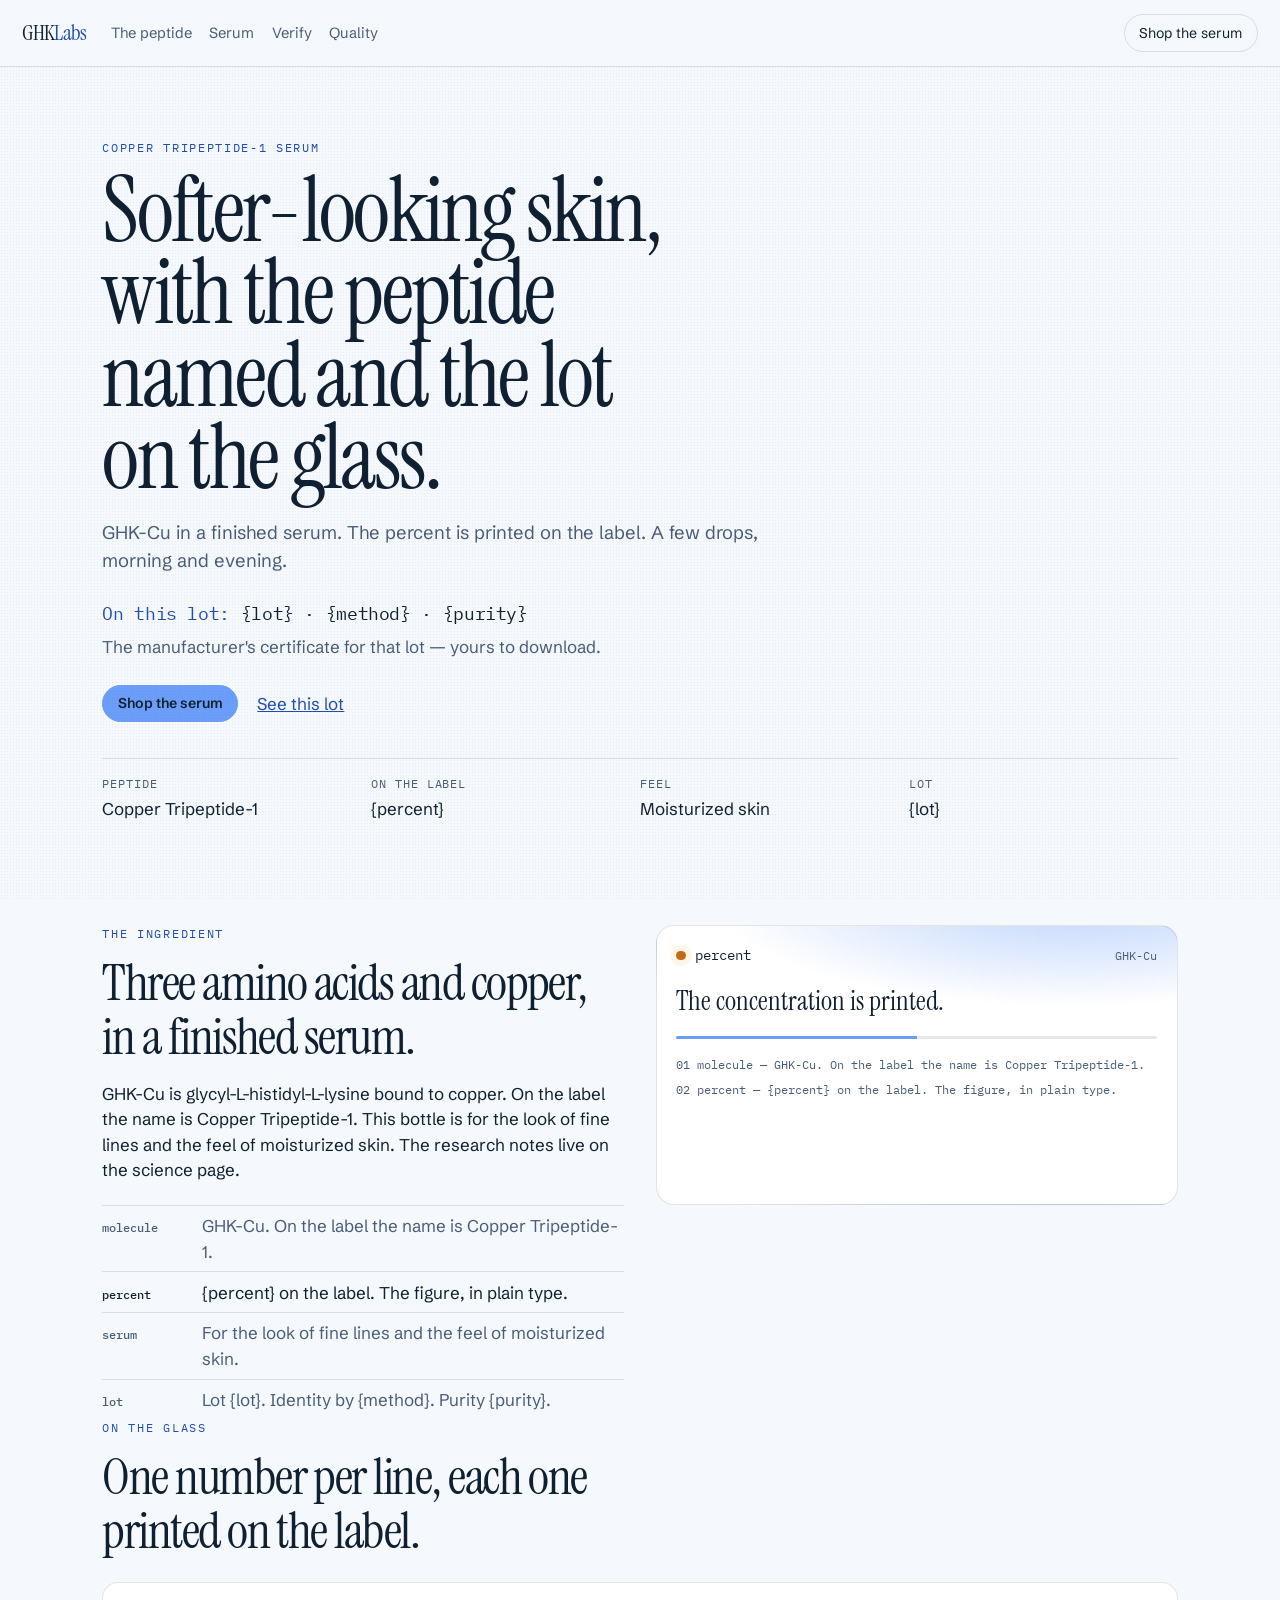
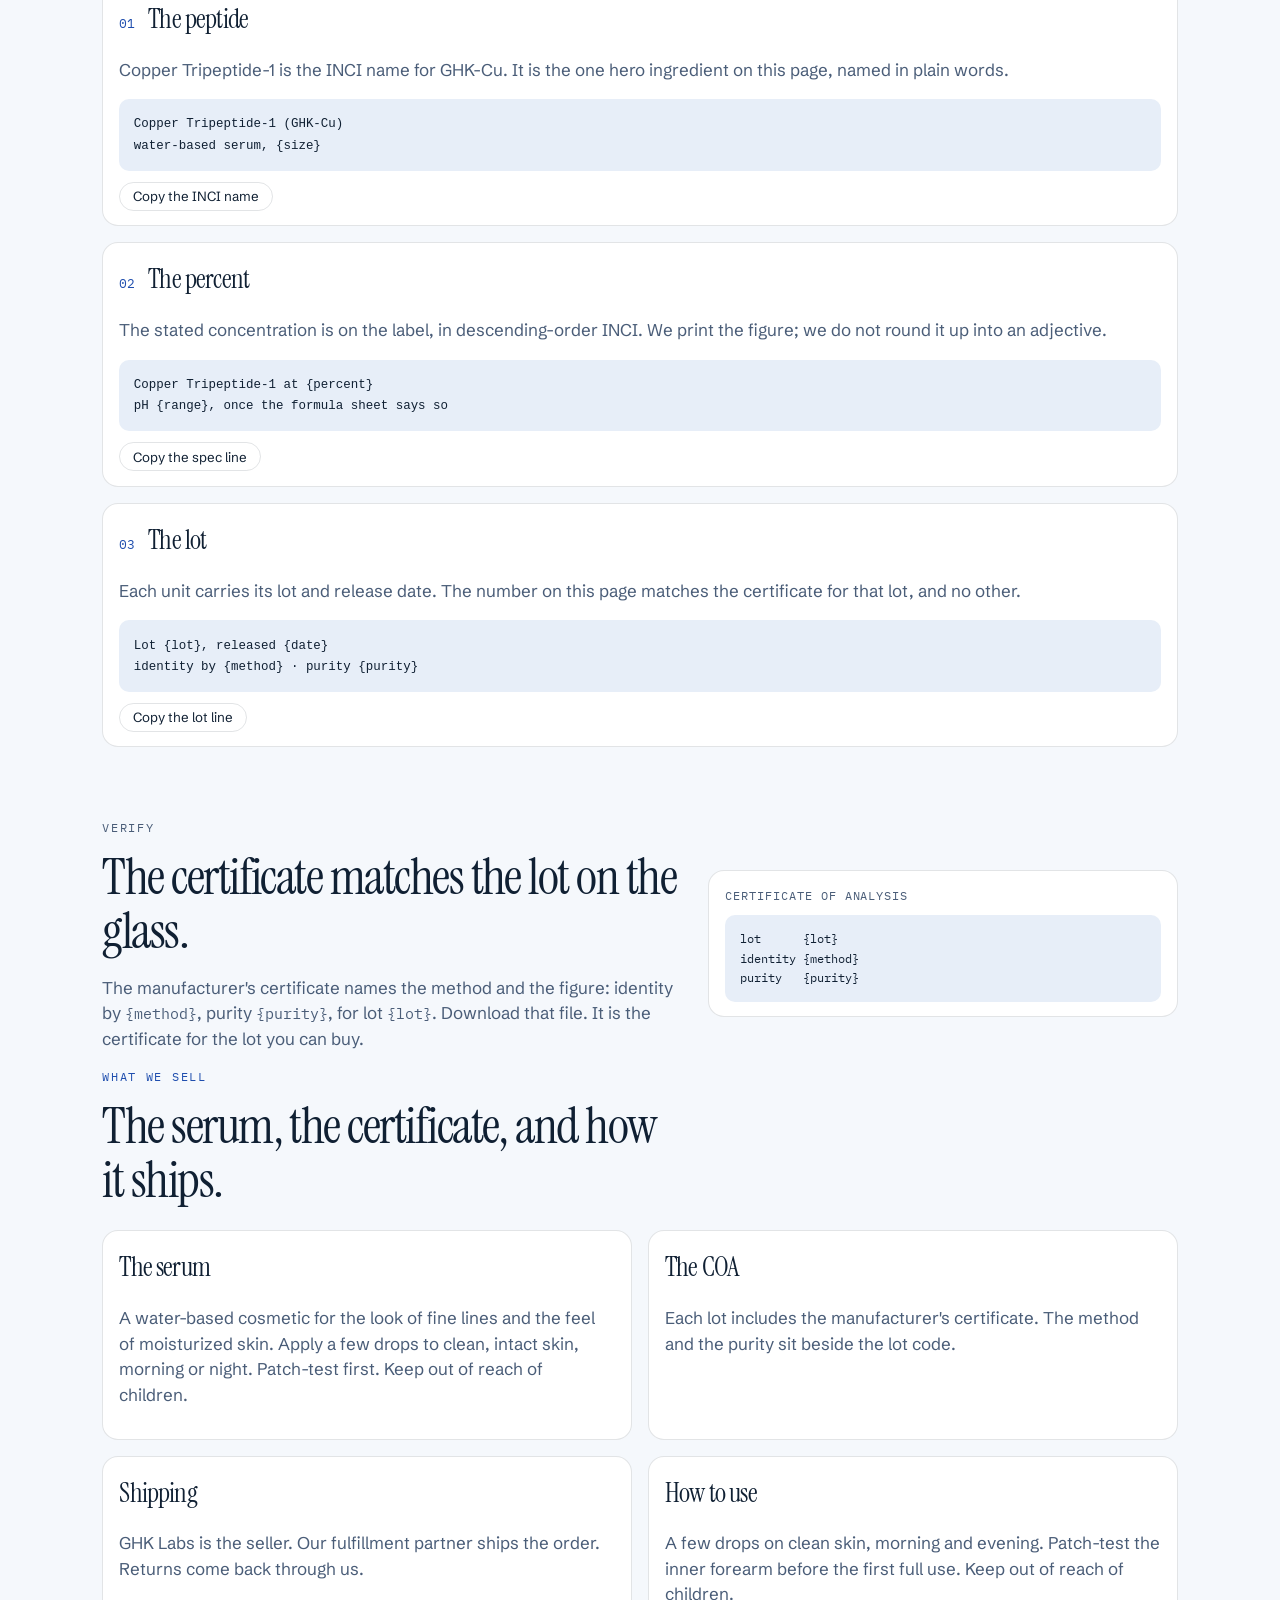
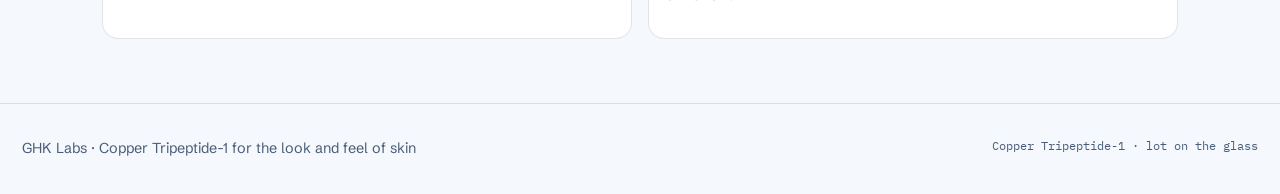
==== site/index.html @ 65c1187c "Install Vercel Web Analytics Vercel Web Analytics Implementation Report ============================" ====
<!DOCTYPE html>
<html lang="en">
<head>
  <meta charset="utf-8" />
  <meta name="viewport" content="width=device-width, initial-scale=1" />
  <title>GHK Labs — Copper Tripeptide-1 serum</title>
  <meta name="description" content="A finished Copper Tripeptide-1 (GHK-Cu) serum for softer-looking skin — the percent printed on the label, the lot on the glass, and the manufacturer's certificate to download." />
  <link rel="preconnect" href="https://fonts.googleapis.com" />
  <link rel="preconnect" href="https://fonts.gstatic.com" crossorigin />
  <link href="https://fonts.googleapis.com/css2?family=IBM+Plex+Mono:wght@400;500&family=Instrument+Serif:ital@0;1&family=Schibsted+Grotesk:wght@400;500;600&display=swap" rel="stylesheet" />
  <link rel="icon" href="favicon.svg" type="image/svg+xml" />
  <link rel="stylesheet" href="styles.css" />
  <script>
    window.va = window.va || function () { (window.vaq = window.vaq || []).push(arguments); };
  </script>
  <script defer src="/_vercel/insights/script.js"></script>
</head>
<body>
  <div class="noise" aria-hidden="true"></div>
  <header class="top">
    <a class="mark" href="#top">GHK<span>Labs</span></a>
    <nav>
      <a href="#peptide">The peptide</a>
      <a href="#serum">Serum</a>
      <a href="#verify">Verify</a>
      <a href="#quality">Quality</a>
    </nav>
    <a class="pill" href="#serum">Shop the serum</a>
  </header>

  <main id="top">
    <section class="hero">
      <p class="kicker">Copper Tripeptide-1 serum</p>
      <h1>Softer-looking skin, with the peptide named and the lot on the glass.</h1>
      <p class="lede">GHK-Cu in a finished serum. The percent is printed on the label. A few drops, morning and evening.</p>
      <p class="signature"><span>On this lot:</span> {lot} · {method} · {purity}</p>
      <p class="sig-note">The manufacturer's certificate for that lot — yours to download.</p>
      <div class="hero-actions">
        <a class="pill solid" href="#serum">Shop the serum</a>
        <a class="textlink" href="#verify">See this lot</a>
      </div>
      <dl class="facts">
        <div><dt>Peptide</dt><dd>Copper Tripeptide-1</dd></div>
        <div><dt>On the label</dt><dd>{percent}</dd></div>
        <div><dt>Feel</dt><dd>Moisturized skin</dd></div>
        <div><dt>Lot</dt><dd>{lot}</dd></div>
      </dl>
    </section>

    <section class="stage" id="peptide">
      <div class="stage-copy">
        <p class="kicker">The ingredient</p>
        <h2>Three amino acids and copper, in a finished serum.</h2>
        <p>GHK-Cu is glycyl-L-histidyl-L-lysine bound to copper. On the label the name is Copper Tripeptide-1. This bottle is for the look of fine lines and the feel of moisturized skin. The research notes live on the science page.</p>
        <ol class="legend" id="legend"></ol>
      </div>
      <div class="trace" id="trace-card" aria-live="polite">
        <div class="trace-top">
          <span class="dot" id="trace-dot"></span>
          <span id="trace-state">molecule</span>
          <span class="mono" id="trace-id">GHK-Cu</span>
        </div>
        <p class="trace-line" id="trace-line">Three amino acids plus copper.</p>
        <div class="rail" aria-hidden="true"><span id="rail-fill"></span></div>
        <ul class="attempts" id="attempts"></ul>
      </div>
    </section>

    <section id="serum">
      <div class="section-head">
        <p class="kicker">On the glass</p>
        <h2>One number per line, each one printed on the label.</h2>
      </div>
      <div class="calls">
        <article>
          <header><span>01</span><h3>The peptide</h3></header>
          <p>Copper Tripeptide-1 is the INCI name for GHK-Cu. It is the one hero ingredient on this page, named in plain words.</p>
          <pre><code id="code-register">Copper Tripeptide-1 (GHK-Cu)
water-based serum, {size}</code></pre>
          <button type="button" data-copy="code-register">Copy the INCI name</button>
        </article>
        <article>
          <header><span>02</span><h3>The percent</h3></header>
          <p>The stated concentration is on the label, in descending-order INCI. We print the figure; we do not round it up into an adjective.</p>
          <pre><code id="code-publish">Copper Tripeptide-1 at {percent}
pH {range}, once the formula sheet says so</code></pre>
          <button type="button" data-copy="code-publish">Copy the spec line</button>
        </article>
        <article>
          <header><span>03</span><h3>The lot</h3></header>
          <p>Each unit carries its lot and release date. The number on this page matches the certificate for that lot, and no other.</p>
          <pre><code id="code-lot">Lot {lot}, released {date}
identity by {method} · purity {purity}</code></pre>
          <button type="button" data-copy="code-lot">Copy the lot line</button>
        </article>
      </div>
    </section>

    <section id="verify" class="split">
      <div>
        <p class="kicker">Verify</p>
        <h2>The certificate matches the lot on the glass.</h2>
        <p>The manufacturer's certificate names the method and the figure: identity by <span class="mono">{method}</span>, purity <span class="mono">{purity}</span>, for lot <span class="mono">{lot}</span>. Download that file. It is the certificate for the lot you can buy.</p>
      </div>
      <figure>
        <figcaption>Certificate of analysis</figcaption>
        <pre>lot      {lot}
identity {method}
purity   {purity}</pre>
      </figure>
    </section>

    <section id="quality">
      <div class="section-head">
        <p class="kicker">What we sell</p>
        <h2>The serum, the certificate, and how it ships.</h2>
      </div>
      <div class="grid">
        <article>
          <h3>The serum</h3>
          <p>A water-based cosmetic for the look of fine lines and the feel of moisturized skin. Apply a few drops to clean, intact skin, morning or night. Patch-test first. Keep out of reach of children.</p>
        </article>
        <article>
          <h3>The COA</h3>
          <p>Each lot includes the manufacturer's certificate. The method and the purity sit beside the lot code.</p>
        </article>
        <article>
          <h3>Shipping</h3>
          <p>GHK Labs is the seller. Our fulfillment partner ships the order. Returns come back through us.</p>
        </article>
        <article>
          <h3>How to use</h3>
          <p>A few drops on clean skin, morning and evening. Patch-test the inner forearm before the first full use. Keep out of reach of children.</p>
        </article>
      </div>
    </section>
  </main>

  <footer>
    <p>GHK Labs · Copper Tripeptide-1 for the look and feel of skin</p>
    <p class="mono">Copper Tripeptide-1 · lot on the glass</p>
  </footer>
  <script src="trace.js"></script>
</body>
</html>
---- site/styles.css ----
:root {
  --ink: #102033;
  --paper: #f5f8fc;
  --muted: #4a5d78;
  --line: rgba(16, 32, 51, 0.12);
  --signal: #6c9ef9;
  --ink-blue: #1f4eae;
  --solution: #6c9ef9;
  --warn: #c56a12;
  --fail: #c2412d;
  --card: #ffffff;
  --serif: "Instrument Serif", Georgia, serif;
  --sans: "Schibsted Grotesk", sans-serif;
  --mono: "IBM Plex Mono", ui-monospace, monospace;
}

* { box-sizing: border-box; }
html { scroll-behavior: smooth; }
body {
  margin: 0;
  background: var(--paper);
  color: var(--ink);
  font-family: var(--sans);
  font-size: 17px;
  line-height: 1.5;
}
.noise {
  pointer-events: none;
  position: fixed;
  inset: 0;
  opacity: 0.35;
  background-image: radial-gradient(rgba(16,32,51,0.16) 0.6px, transparent 0.6px);
  background-size: 3px 3px;
  mix-blend-mode: multiply;
}
a { color: inherit; }
.mono { font-family: var(--mono); font-size: 0.86em; }

.top {
  position: sticky;
  top: 0;
  z-index: 2;
  display: flex;
  align-items: center;
  gap: 1.5rem;
  padding: 0.9rem 1.4rem;
  background: rgba(245, 248, 252, 0.9);
  backdrop-filter: blur(10px);
  border-bottom: 1px solid var(--line);
}
.mark {
  font-family: var(--serif);
  font-size: 1.4rem;
  text-decoration: none;
  letter-spacing: -0.03em;
}
.mark span { color: var(--ink-blue); }
.top nav { display: flex; gap: 1.1rem; margin-right: auto; }
.top nav a { color: var(--muted); text-decoration: none; font-size: 0.92rem; }
.top nav a:hover { color: var(--ink); }
.pill {
  border: 1px solid var(--line);
  border-radius: 999px;
  padding: 0.45rem 0.9rem;
  text-decoration: none;
  font-size: 0.88rem;
}
.pill.solid { background: var(--signal); color: var(--ink); border-color: var(--signal); font-weight: 600; }

main { max-width: 1120px; margin: 0 auto; padding: 0 1.4rem 4rem; }
.kicker {
  font-family: var(--mono);
  font-size: 0.75rem;
  letter-spacing: 0.14em;
  text-transform: uppercase;
  color: var(--ink-blue);
  margin: 0 0 0.8rem;
}
h1, h2, h3 { font-weight: 400; letter-spacing: -0.03em; }
h1 {
  font-family: var(--serif);
  font-size: clamp(3.1rem, 7vw, 6.2rem);
  line-height: 0.92;
  margin: 0 0 1.2rem;
  max-width: 14ch;
}
h2 {
  font-family: var(--serif);
  font-size: clamp(2rem, 4vw, 3.2rem);
  line-height: 1.05;
  margin: 0 0 0.8rem;
}
.lede { max-width: 42rem; color: var(--muted); font-size: 1.15rem; }
.signature {
  margin: 1.6rem 0 0.4rem;
  font-family: var(--mono);
  font-size: clamp(0.95rem, 2vw, 1.15rem);
  letter-spacing: -0.02em;
}
.signature span { color: var(--ink-blue); }
.sig-note { margin: 0; color: var(--muted); }
.hero { padding: 4.5rem 0 2rem; }
.hero-actions { display: flex; gap: 1.2rem; align-items: center; margin: 1.6rem 0 2.2rem; }
.textlink { color: var(--ink-blue); }
.facts {
  display: grid;
  grid-template-columns: repeat(4, 1fr);
  margin: 0;
  border-top: 1px solid var(--line);
}
.facts div { padding: 1rem 1rem 0 0; }
.facts dt { font-family: var(--mono); font-size: 0.72rem; letter-spacing: 0.08em; text-transform: uppercase; color: var(--muted); }
.facts dd { margin: 0.25rem 0 0; }

.stage, .split, #calls, #runtime { padding-top: 4.5rem; }
.stage {
  display: grid;
  grid-template-columns: 1fr 1fr;
  gap: 2rem;
  align-items: start;
}
.legend { list-style: none; padding: 0; margin: 1.4rem 0 0; }
.legend li {
  display: flex;
  gap: 0.7rem;
  align-items: baseline;
  padding: 0.45rem 0;
  border-top: 1px solid var(--line);
  color: var(--muted);
}
.legend li.on { color: var(--ink); }
.legend b { font-family: var(--mono); font-weight: 500; font-size: 0.78rem; min-width: 5.5rem; }

.trace {
  background:
    radial-gradient(600px 180px at 80% -10%, rgba(108,158,249,0.45), transparent 60%),
    var(--card);
  border: 1px solid var(--line);
  border-radius: 18px;
  padding: 1.2rem 1.2rem 1rem;
  min-height: 280px;
}
.trace-top { display: flex; align-items: center; gap: 0.6rem; font-family: var(--mono); font-size: 0.85rem; }
.dot { width: 0.6rem; height: 0.6rem; border-radius: 50%; background: var(--warn); box-shadow: 0 0 0 6px rgba(255,178,90,0.12); }
.dot.ok { background: var(--signal); box-shadow: 0 0 0 6px rgba(108,158,249,0.35); }
.dot.bad { background: var(--fail); box-shadow: 0 0 0 6px rgba(255,107,74,0.12); }
#trace-id { margin-left: auto; color: var(--muted); }
.trace-line { font-family: var(--serif); font-size: 1.7rem; line-height: 1.15; margin: 1.2rem 0; }
.rail { height: 3px; background: rgba(16,32,51,0.1); border-radius: 99px; overflow: hidden; }
#rail-fill { display: block; height: 100%; width: 0; background: linear-gradient(90deg, var(--solution), var(--signal)); transition: width 0.45s ease; }
.attempts { list-style: none; padding: 0.8rem 0 0; margin: 0; font-family: var(--mono); font-size: 0.78rem; color: var(--muted); }
.attempts li { padding: 0.2rem 0; }

.section-head { max-width: 36rem; margin-bottom: 1.5rem; }
.calls, .grid { display: grid; grid-template-columns: 1fr 1fr; gap: 1rem; }
.calls article, .grid article, figure {
  border: 1px solid var(--line);
  border-radius: 16px;
  padding: 1rem 1rem 0.9rem;
  background: #ffffff;
}
.calls { grid-template-columns: 1fr; }
.calls article header { display: flex; gap: 0.8rem; align-items: baseline; }
.calls article header span { font-family: var(--mono); color: var(--ink-blue); font-size: 0.8rem; }
.calls h3, .grid h3 { margin: 0; font-family: var(--serif); font-size: 1.7rem; }
.calls p, .grid p, .split p { color: var(--muted); }
pre {
  margin: 0;
  padding: 0.9rem;
  overflow: auto;
  background: #e7eef8;
  color: var(--ink);
  border-radius: 10px;
  font-family: var(--mono);
  font-size: 0.78rem;
  line-height: 1.55;
}
button {
  margin-top: 0.7rem;
  background: transparent;
  color: var(--ink);
  border: 1px solid var(--line);
  border-radius: 999px;
  padding: 0.35rem 0.8rem;
  font-family: var(--sans);
  cursor: pointer;
}
a:focus-visible, button:focus-visible {
  outline: 2px solid var(--ink-blue);
  outline-offset: 3px;
}
button.done { background: var(--signal); border-color: var(--signal); color: var(--ink); font-weight: 600; }

.split { display: grid; grid-template-columns: 1.1fr 0.9fr; gap: 2rem; align-items: center; }
figure { margin: 0; }
figcaption { font-family: var(--mono); font-size: 0.75rem; letter-spacing: 0.08em; text-transform: uppercase; color: var(--muted); margin-bottom: 0.6rem; }

footer {
  display: flex;
  justify-content: space-between;
  gap: 1rem;
  padding: 1.2rem 1.4rem 2rem;
  border-top: 1px solid var(--line);
  color: var(--muted);
  font-size: 0.9rem;
}

@media (max-width: 800px) {
  .top nav { display: none; }
  .facts, .stage, .split, .grid { grid-template-columns: 1fr; }
  .facts div { border-top: 1px solid var(--line); padding: 0.7rem 0; }
  .facts { border-top: 0; }
  h1 { font-size: 3rem; }
}
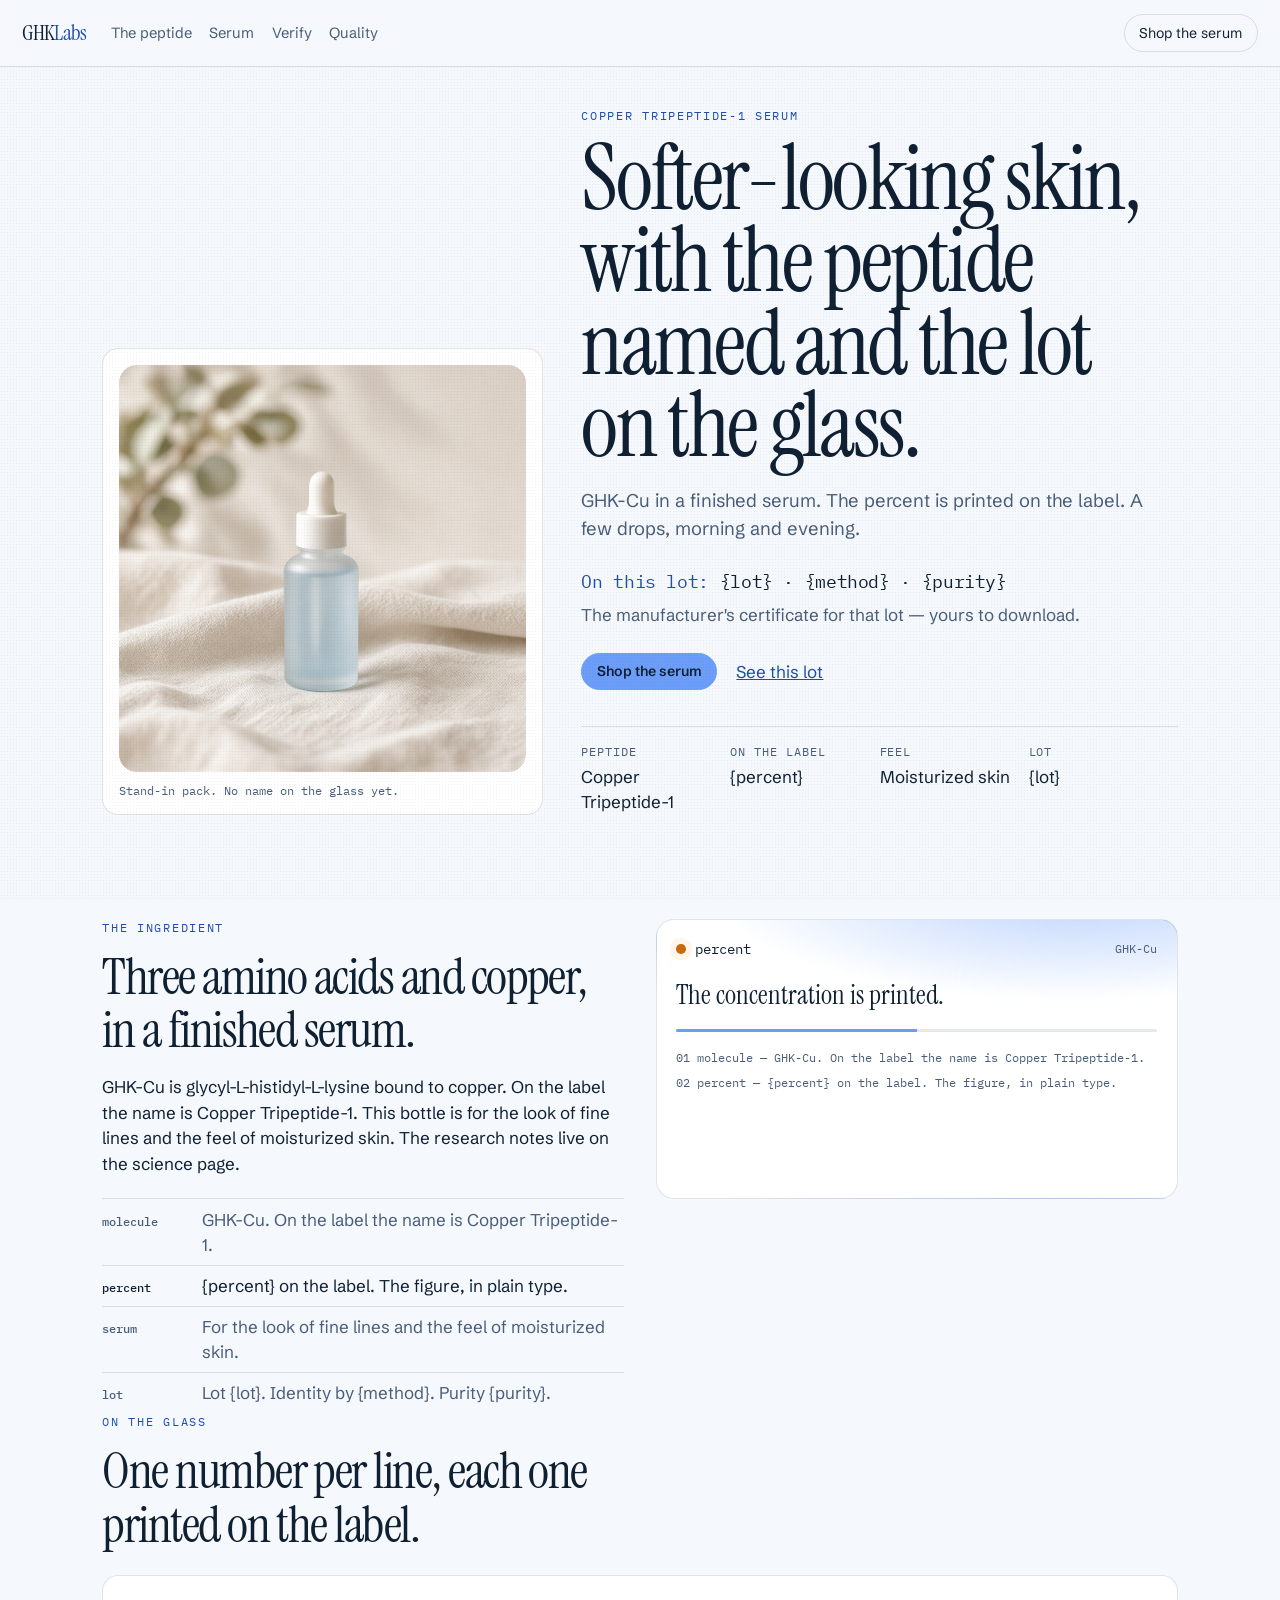
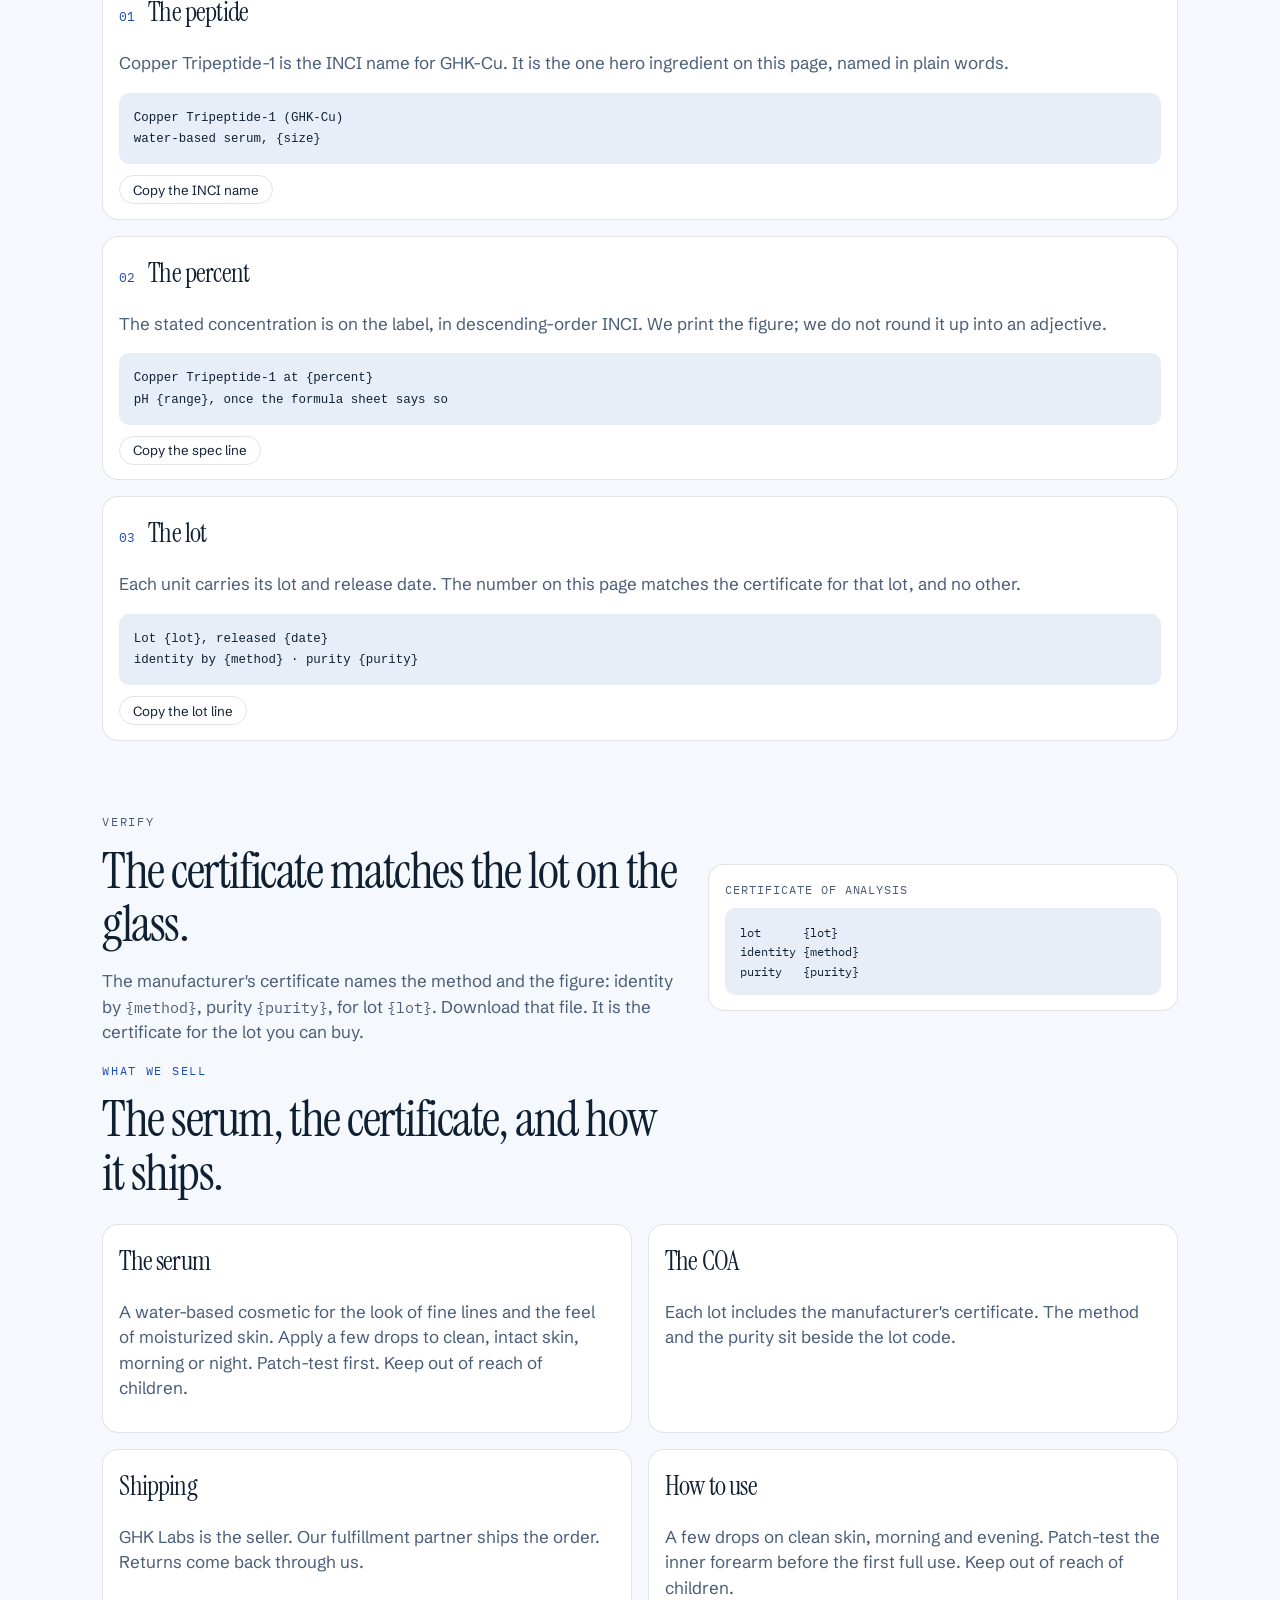
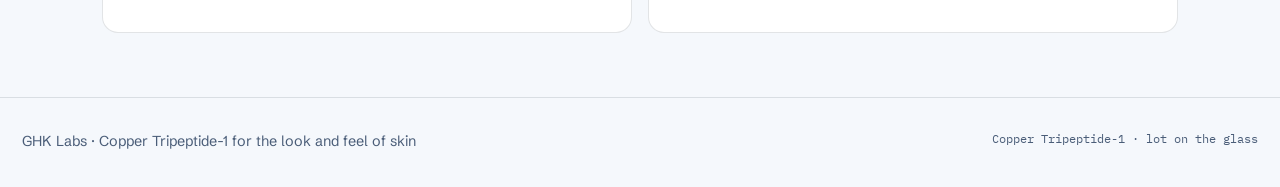
==== commit 7e14ff9b: "Add an unbranded serum bottle to the story page. The stand-in pack has no wordmark, and the image is" ====
--- a/site/index.html
+++ b/site/index.html
@@ -30,6 +30,11 @@
 
   <main id="top">
     <section class="hero">
+      <figure class="pack">
+        <img src="media/serum-bottle.jpg" alt="Copper Tripeptide-1 serum bottle" width="1024" height="1024" />
+        <figcaption>Stand-in pack. No name on the glass yet.</figcaption>
+      </figure>
+      <div class="hero-copy">
       <p class="kicker">Copper Tripeptide-1 serum</p>
       <h1>Softer-looking skin, with the peptide named and the lot on the glass.</h1>
       <p class="lede">GHK-Cu in a finished serum. The percent is printed on the label. A few drops, morning and evening.</p>
@@ -45,6 +50,7 @@
         <div><dt>Feel</dt><dd>Moisturized skin</dd></div>
         <div><dt>Lot</dt><dd>{lot}</dd></div>
       </dl>
+      </div>
     </section>
 
     <section class="stage" id="peptide">
--- a/site/styles.css
+++ b/site/styles.css
@@ -99,7 +99,27 @@
 }
 .signature span { color: var(--ink-blue); }
 .sig-note { margin: 0; color: var(--muted); }
-.hero { padding: 4.5rem 0 2rem; }
+.hero {
+  display: grid;
+  grid-template-columns: minmax(220px, 0.85fr) 1.15fr;
+  gap: 2.4rem;
+  align-items: end;
+  padding: 2.5rem 0 2rem;
+}
+.pack { margin: 0; }
+.pack img {
+  display: block;
+  width: 100%;
+  height: auto;
+  border-radius: 18px;
+  background: #fff;
+}
+.pack figcaption {
+  margin: 0.55rem 0 0;
+  text-transform: none;
+  letter-spacing: 0;
+  font-size: 0.78rem;
+}
 .hero-actions { display: flex; gap: 1.2rem; align-items: center; margin: 1.6rem 0 2.2rem; }
 .textlink { color: var(--ink-blue); }
 .facts {
@@ -207,7 +227,7 @@
 
 @media (max-width: 800px) {
   .top nav { display: none; }
-  .facts, .stage, .split, .grid { grid-template-columns: 1fr; }
+  .hero, .facts, .stage, .split, .grid { grid-template-columns: 1fr; }
   .facts div { border-top: 1px solid var(--line); padding: 0.7rem 0; }
   .facts { border-top: 0; }
   h1 { font-size: 3rem; }
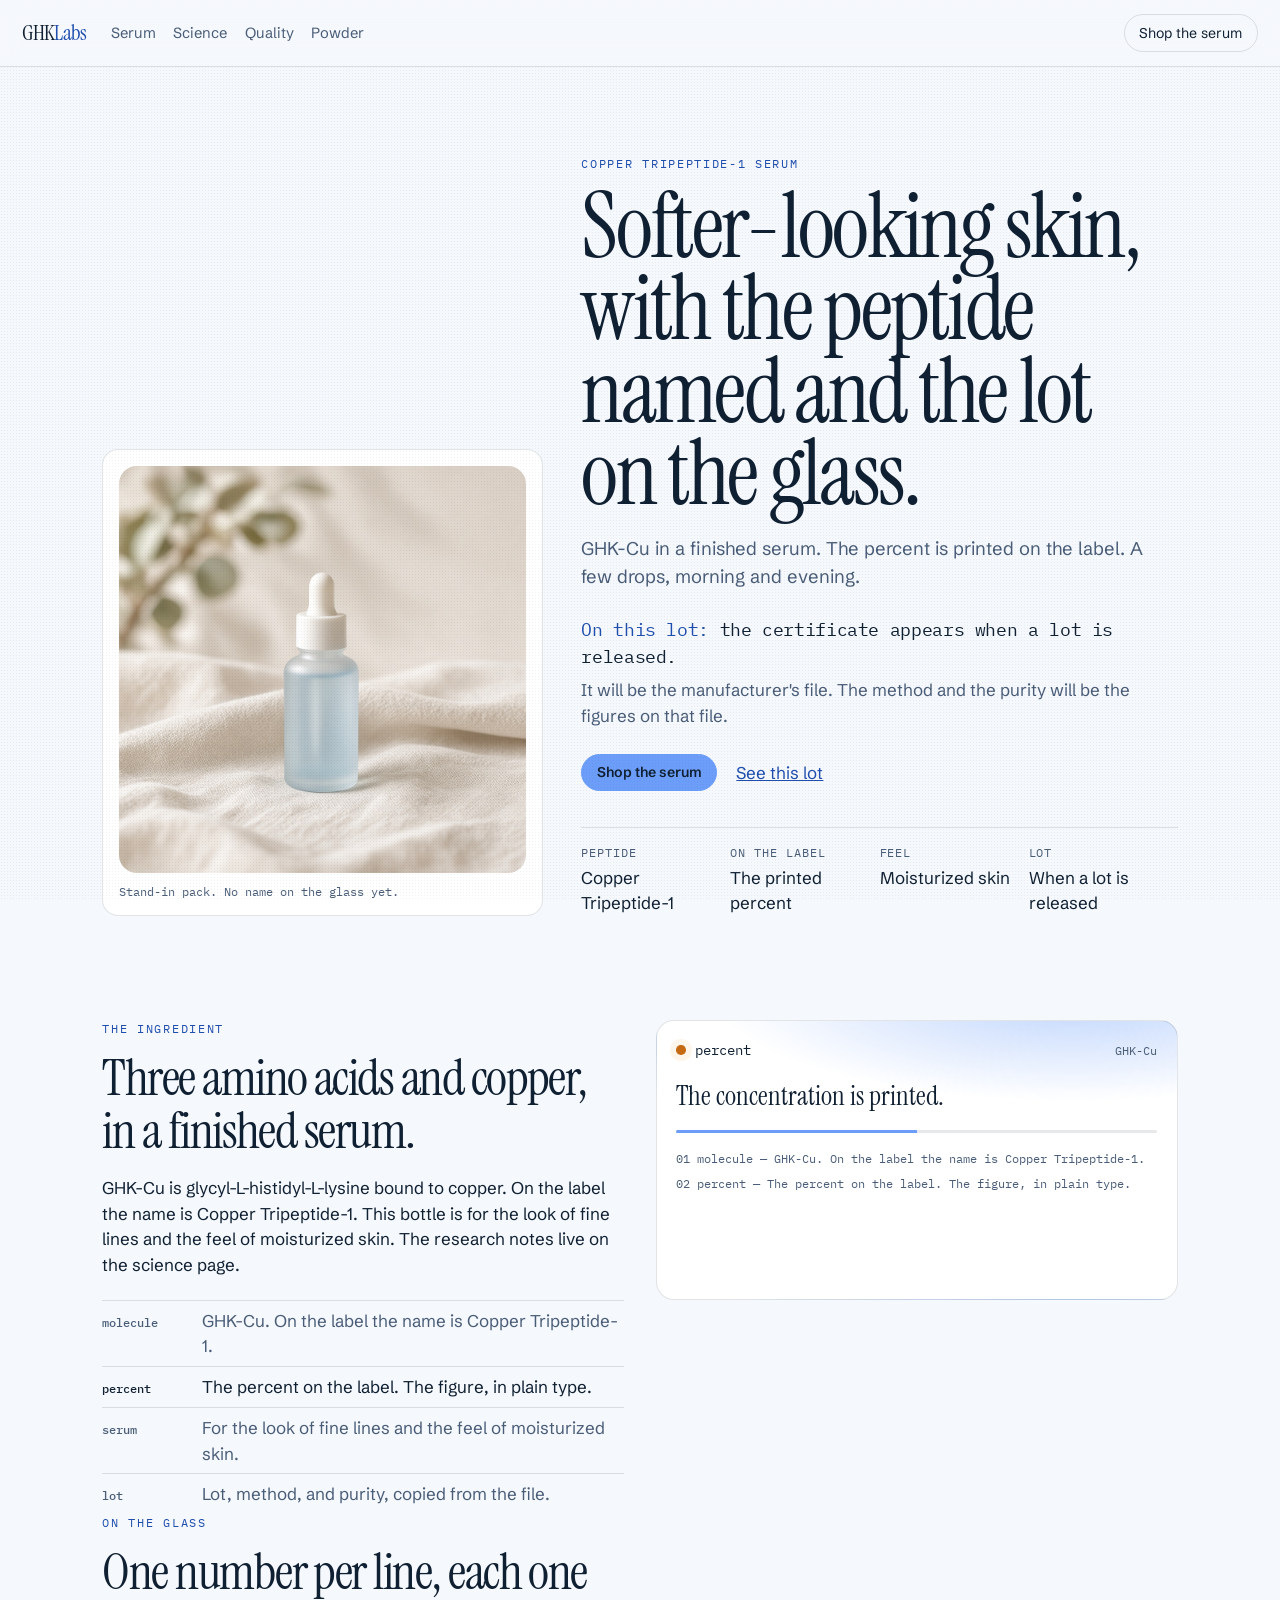
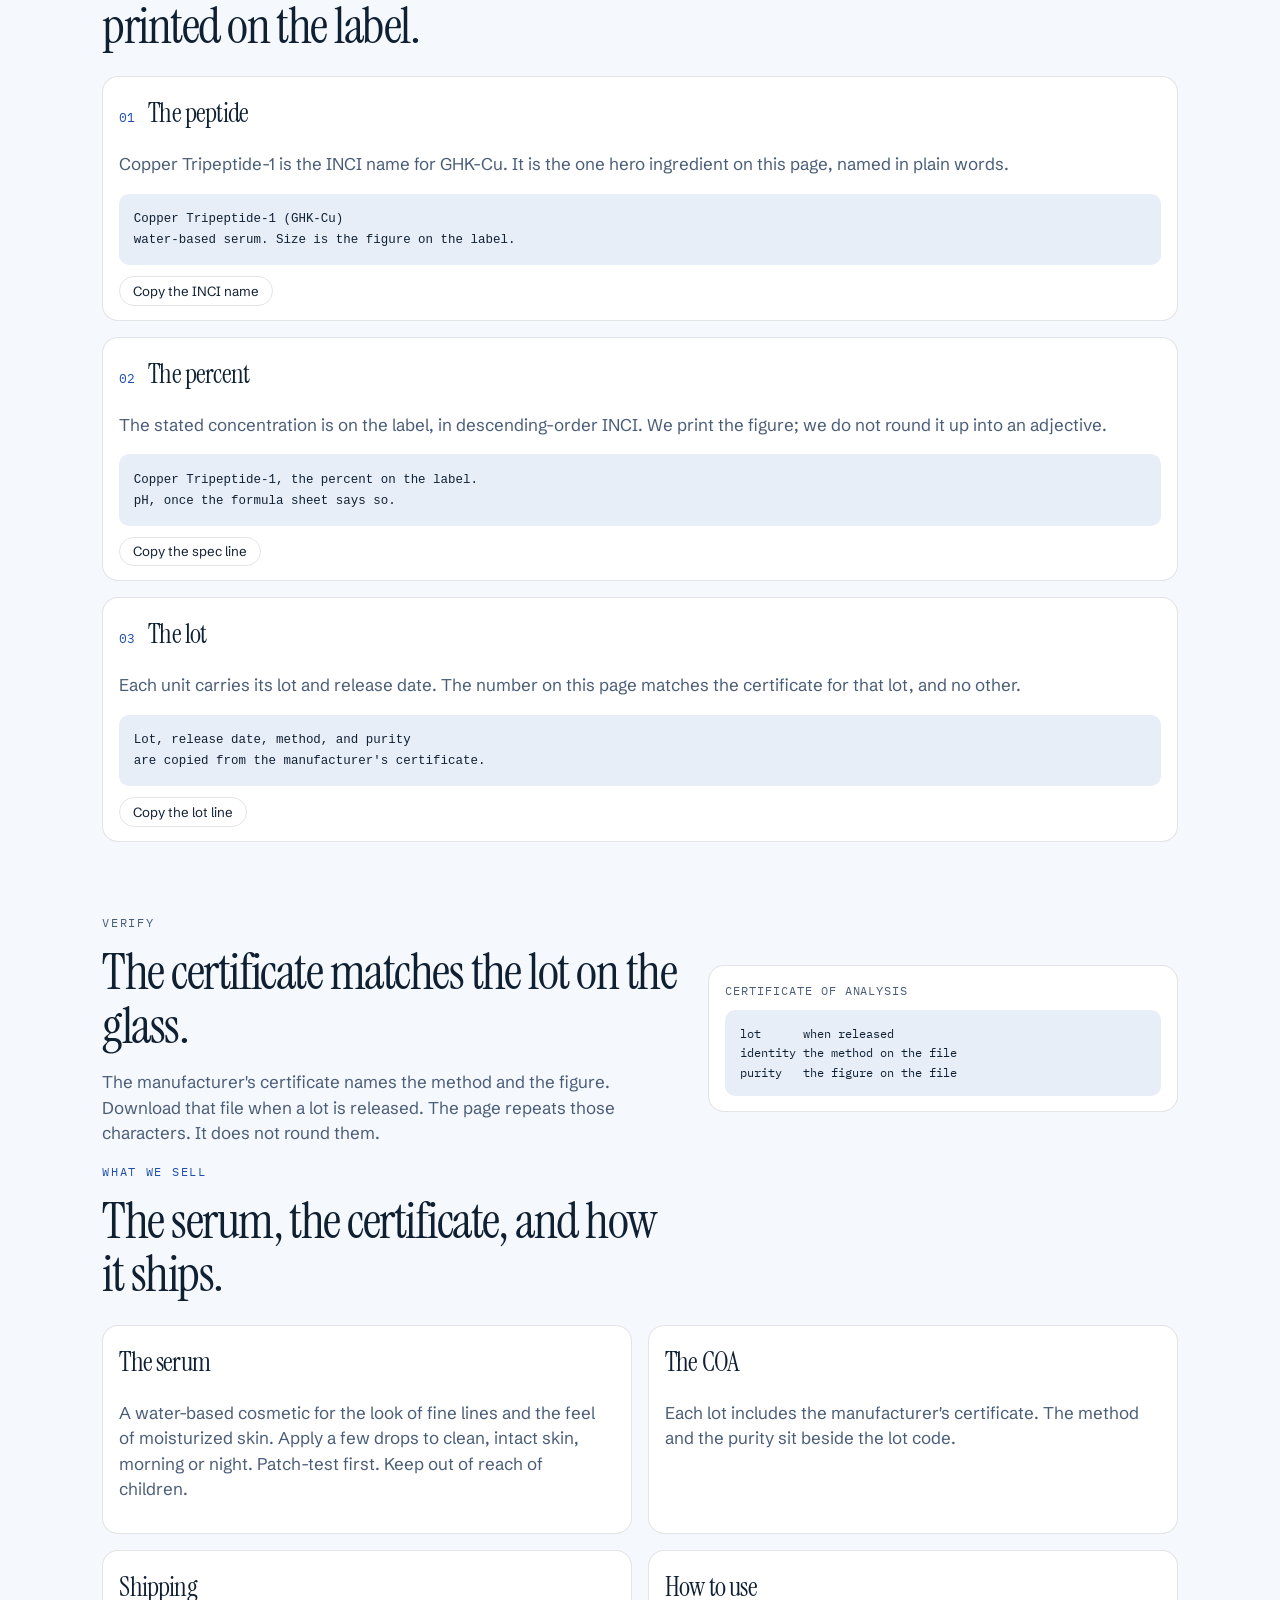
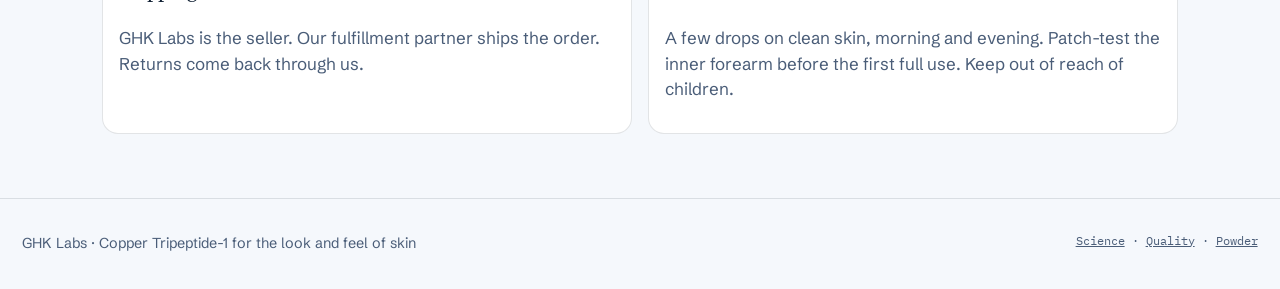
==== commit 79447be6: "Add science, quality, and powder pages from the storefront copy. Unpublished lot, purity, and price " ====
--- a/site/index.html
+++ b/site/index.html
@@ -20,10 +20,10 @@
   <header class="top">
     <a class="mark" href="#top">GHK<span>Labs</span></a>
     <nav>
-      <a href="#peptide">The peptide</a>
       <a href="#serum">Serum</a>
-      <a href="#verify">Verify</a>
-      <a href="#quality">Quality</a>
+      <a href="/science">Science</a>
+      <a href="/quality">Quality</a>
+      <a href="/raw">Powder</a>
     </nav>
     <a class="pill" href="#serum">Shop the serum</a>
   </header>
@@ -38,17 +38,17 @@
       <p class="kicker">Copper Tripeptide-1 serum</p>
       <h1>Softer-looking skin, with the peptide named and the lot on the glass.</h1>
       <p class="lede">GHK-Cu in a finished serum. The percent is printed on the label. A few drops, morning and evening.</p>
-      <p class="signature"><span>On this lot:</span> {lot} · {method} · {purity}</p>
-      <p class="sig-note">The manufacturer's certificate for that lot — yours to download.</p>
+      <p class="signature"><span>On this lot:</span> the certificate appears when a lot is released.</p>
+      <p class="sig-note">It will be the manufacturer's file. The method and the purity will be the figures on that file.</p>
       <div class="hero-actions">
         <a class="pill solid" href="#serum">Shop the serum</a>
         <a class="textlink" href="#verify">See this lot</a>
       </div>
       <dl class="facts">
         <div><dt>Peptide</dt><dd>Copper Tripeptide-1</dd></div>
-        <div><dt>On the label</dt><dd>{percent}</dd></div>
+        <div><dt>On the label</dt><dd>The printed percent</dd></div>
         <div><dt>Feel</dt><dd>Moisturized skin</dd></div>
-        <div><dt>Lot</dt><dd>{lot}</dd></div>
+        <div><dt>Lot</dt><dd>When a lot is released</dd></div>
       </dl>
       </div>
     </section>
@@ -82,21 +82,21 @@
           <header><span>01</span><h3>The peptide</h3></header>
           <p>Copper Tripeptide-1 is the INCI name for GHK-Cu. It is the one hero ingredient on this page, named in plain words.</p>
           <pre><code id="code-register">Copper Tripeptide-1 (GHK-Cu)
-water-based serum, {size}</code></pre>
+water-based serum. Size is the figure on the label.</code></pre>
           <button type="button" data-copy="code-register">Copy the INCI name</button>
         </article>
         <article>
           <header><span>02</span><h3>The percent</h3></header>
           <p>The stated concentration is on the label, in descending-order INCI. We print the figure; we do not round it up into an adjective.</p>
-          <pre><code id="code-publish">Copper Tripeptide-1 at {percent}
-pH {range}, once the formula sheet says so</code></pre>
+          <pre><code id="code-publish">Copper Tripeptide-1, the percent on the label.
+pH, once the formula sheet says so.</code></pre>
           <button type="button" data-copy="code-publish">Copy the spec line</button>
         </article>
         <article>
           <header><span>03</span><h3>The lot</h3></header>
           <p>Each unit carries its lot and release date. The number on this page matches the certificate for that lot, and no other.</p>
-          <pre><code id="code-lot">Lot {lot}, released {date}
-identity by {method} · purity {purity}</code></pre>
+          <pre><code id="code-lot">Lot, release date, method, and purity
+are copied from the manufacturer's certificate.</code></pre>
           <button type="button" data-copy="code-lot">Copy the lot line</button>
         </article>
       </div>
@@ -106,13 +106,13 @@
       <div>
         <p class="kicker">Verify</p>
         <h2>The certificate matches the lot on the glass.</h2>
-        <p>The manufacturer's certificate names the method and the figure: identity by <span class="mono">{method}</span>, purity <span class="mono">{purity}</span>, for lot <span class="mono">{lot}</span>. Download that file. It is the certificate for the lot you can buy.</p>
+        <p>The manufacturer's certificate names the method and the figure. Download that file when a lot is released. The page repeats those characters. It does not round them.</p>
       </div>
       <figure>
         <figcaption>Certificate of analysis</figcaption>
-        <pre>lot      {lot}
-identity {method}
-purity   {purity}</pre>
+        <pre>lot      when released
+identity the method on the file
+purity   the figure on the file</pre>
       </figure>
     </section>
 
@@ -144,7 +144,7 @@
 
   <footer>
     <p>GHK Labs · Copper Tripeptide-1 for the look and feel of skin</p>
-    <p class="mono">Copper Tripeptide-1 · lot on the glass</p>
+    <p class="mono"><a href="/science">Science</a> · <a href="/quality">Quality</a> · <a href="/raw">Powder</a></p>
   </footer>
   <script src="trace.js"></script>
 </body>
--- a/site/styles.css
+++ b/site/styles.css
@@ -215,6 +215,18 @@
 figure { margin: 0; }
 figcaption { font-family: var(--mono); font-size: 0.75rem; letter-spacing: 0.08em; text-transform: uppercase; color: var(--muted); margin-bottom: 0.6rem; }
 
+.hero-copy { display: block; padding-top: 3rem; }
+.hero-copy p { max-width: 42rem; }
+.rooms, .read { max-width: 46rem; }
+.rooms { width: 100%; border-collapse: collapse; margin: 0 0 1.4rem; }
+.rooms th, .rooms td { text-align: left; vertical-align: top; padding: 0.7rem 0.8rem 0.7rem 0; border-top: 1px solid var(--line); }
+.rooms th { font-family: var(--mono); font-size: 0.72rem; letter-spacing: 0.08em; text-transform: uppercase; color: var(--muted); font-weight: 500; }
+.read { padding-left: 1.2rem; color: var(--muted); }
+.read li { margin: 0.6rem 0; }
+.read strong { color: var(--ink); font-weight: 600; }
+.notice { border-left: 3px solid var(--signal); padding-left: 0.9rem; color: var(--ink); }
+footer a { color: inherit; }
+
 footer {
   display: flex;
   justify-content: space-between;
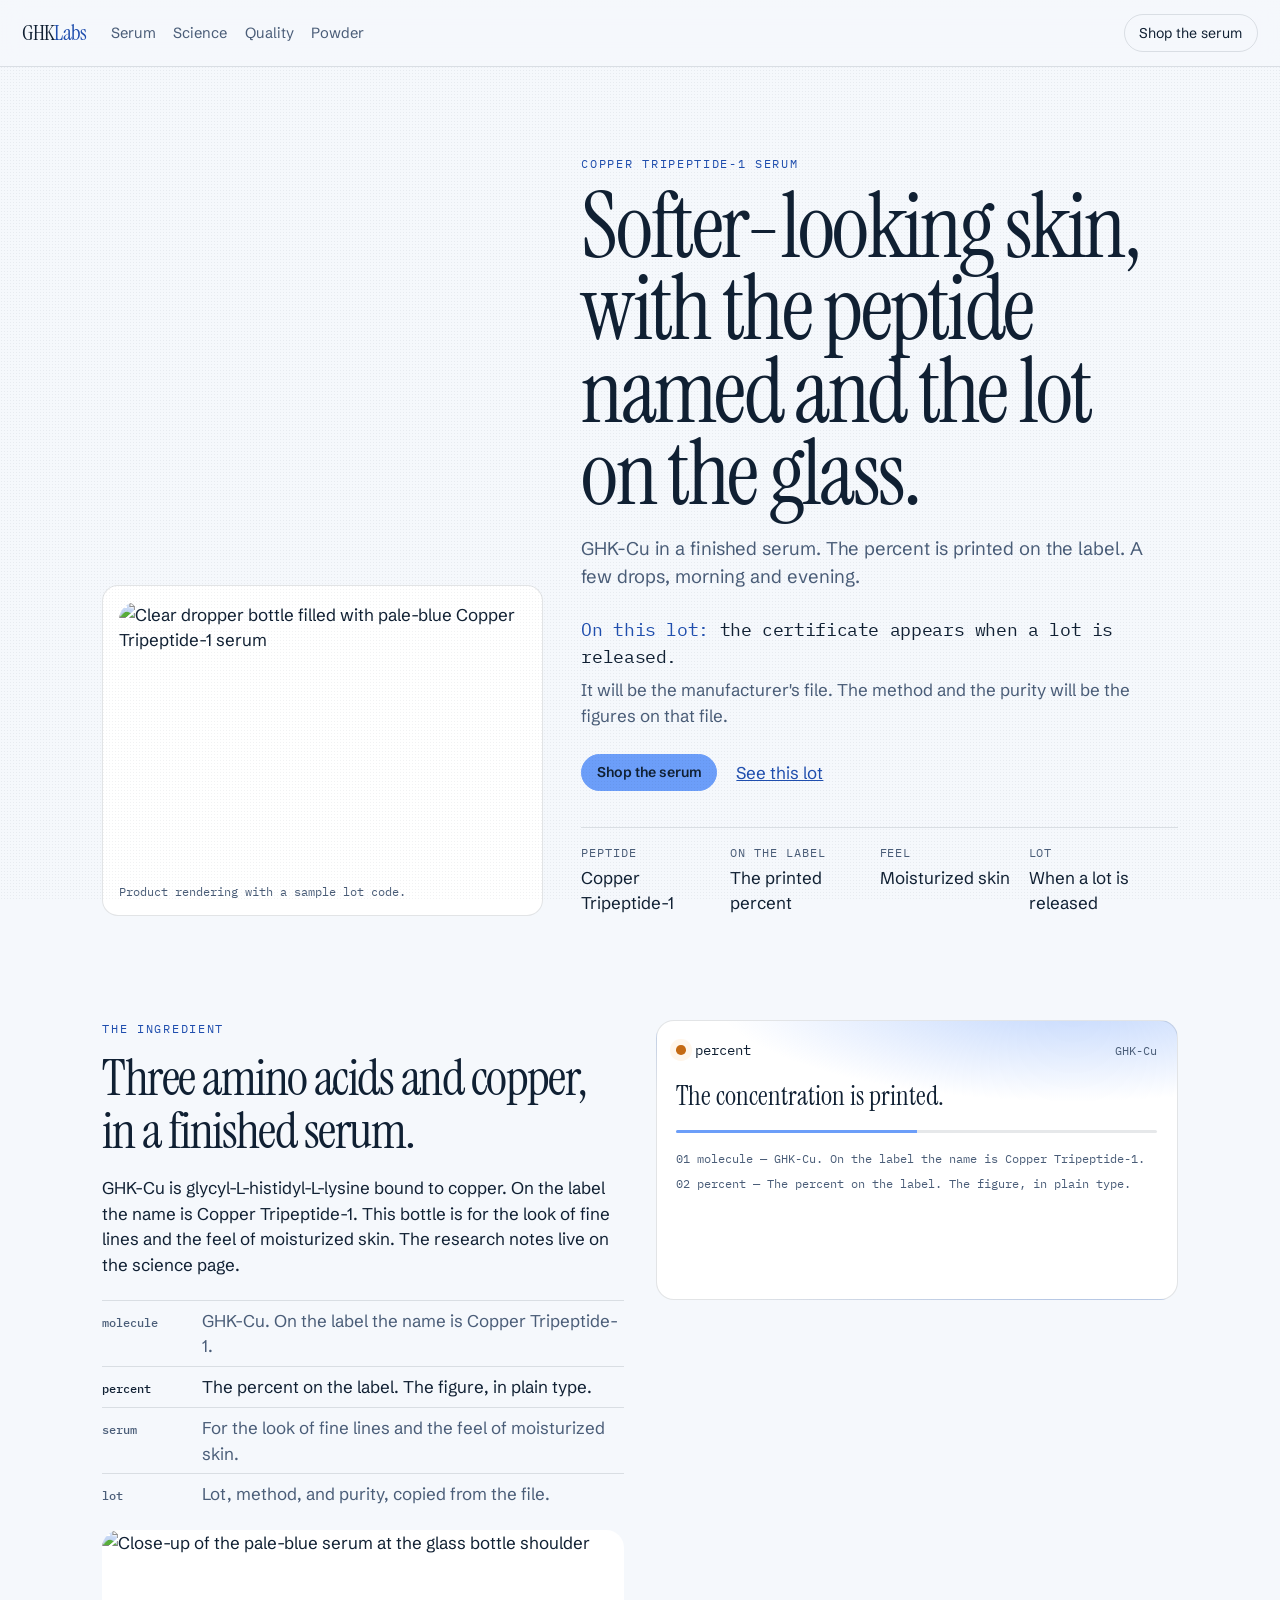
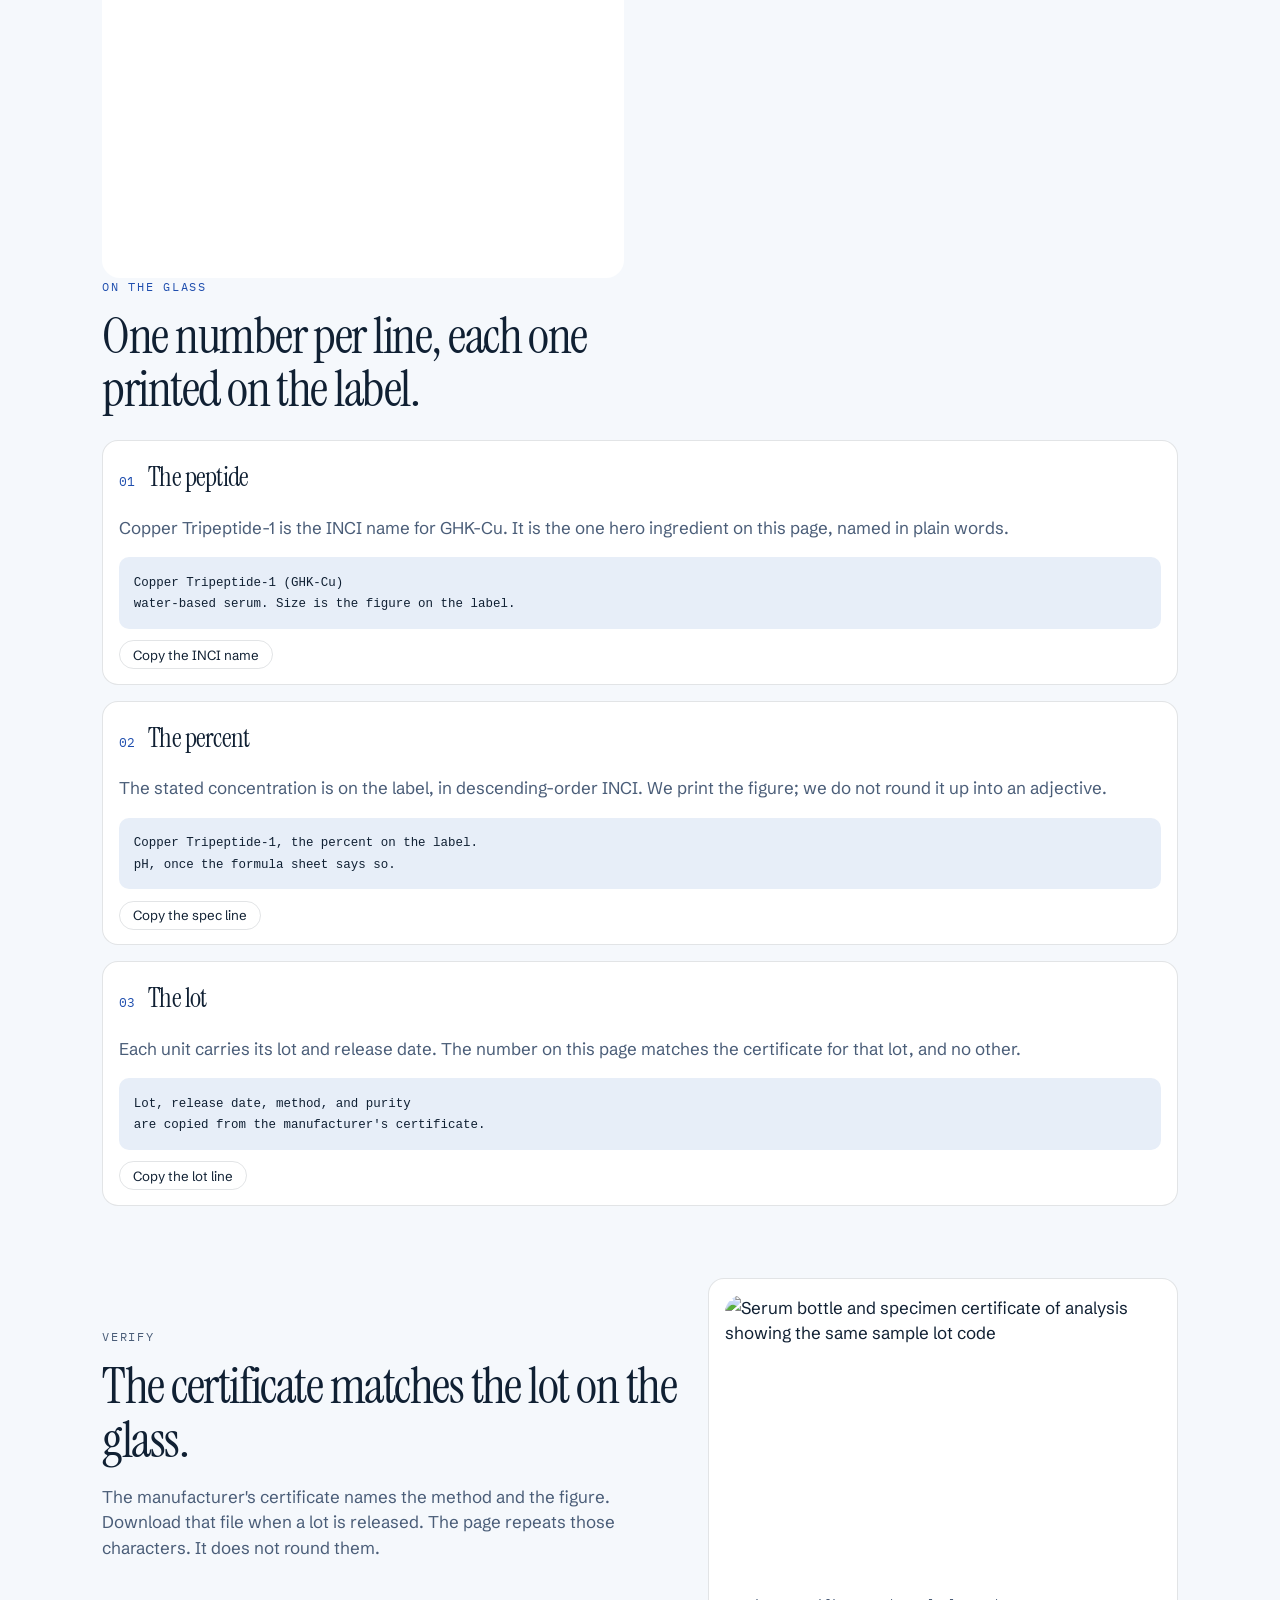
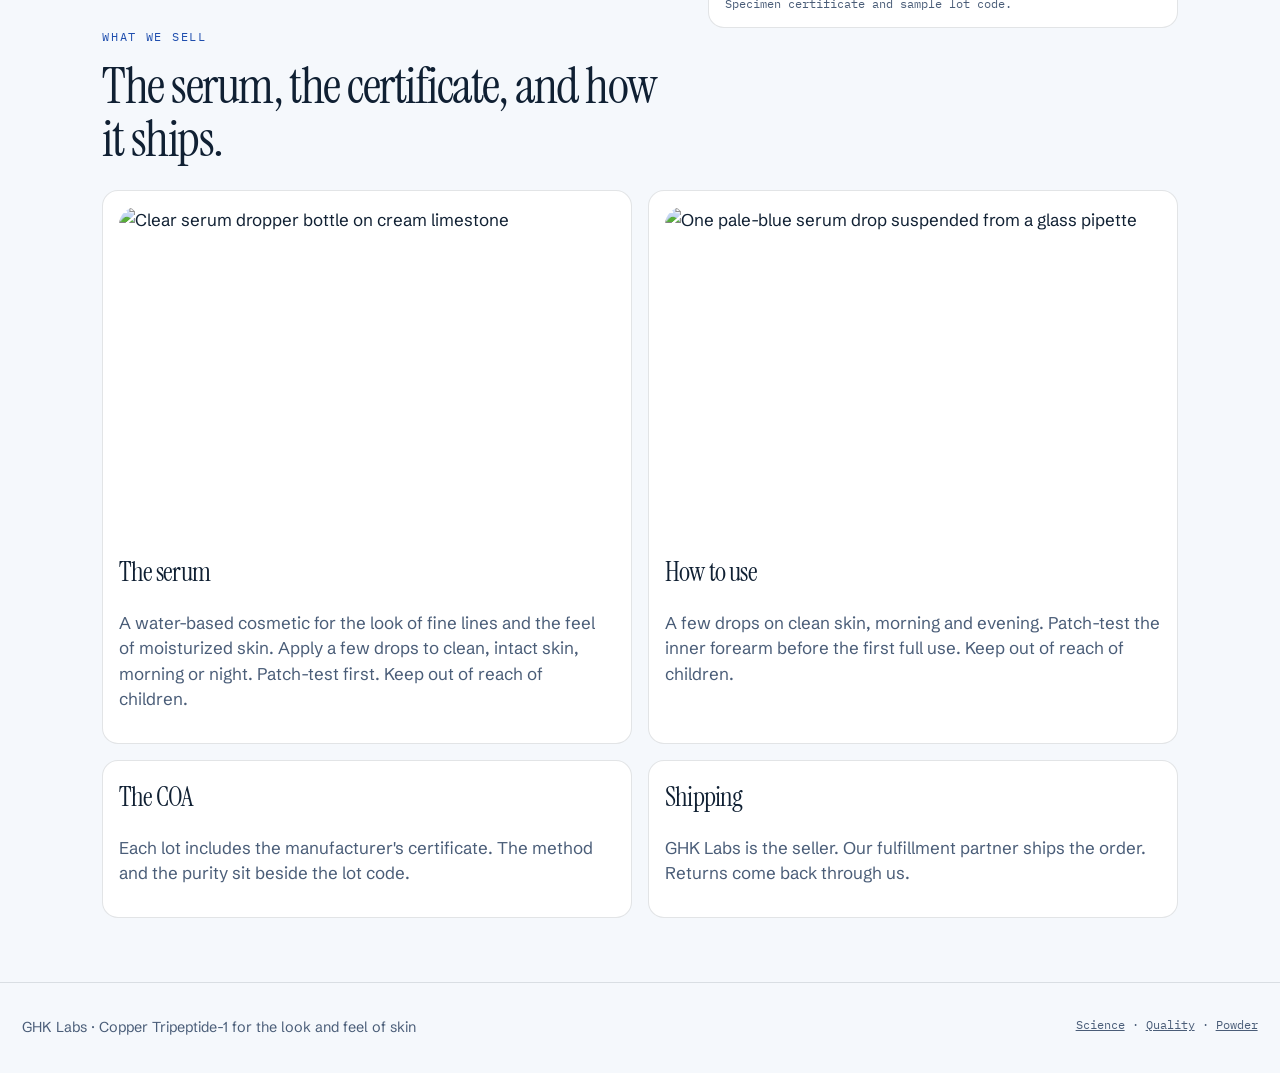
==== commit 587199e0: "Integrate GHK-Cu serum imagery" ====
--- a/site/index.html
+++ b/site/index.html
@@ -31,8 +31,8 @@
   <main id="top">
     <section class="hero">
       <figure class="pack">
-        <img src="media/serum-bottle.jpg" alt="Copper Tripeptide-1 serum bottle" width="1024" height="1024" />
-        <figcaption>Stand-in pack. No name on the glass yet.</figcaption>
+        <img class="site-image" src="/media/01-product-hero.webp" alt="Clear dropper bottle filled with pale-blue Copper Tripeptide-1 serum" width="1536" height="1024" fetchpriority="high" />
+        <figcaption>Product rendering with a sample lot code.</figcaption>
       </figure>
       <div class="hero-copy">
       <p class="kicker">Copper Tripeptide-1 serum</p>
@@ -59,6 +59,7 @@
         <h2>Three amino acids and copper, in a finished serum.</h2>
         <p>GHK-Cu is glycyl-L-histidyl-L-lysine bound to copper. On the label the name is Copper Tripeptide-1. This bottle is for the look of fine lines and the feel of moisturized skin. The research notes live on the science page.</p>
         <ol class="legend" id="legend"></ol>
+        <img class="site-image" src="/media/06-serum-macro.webp" alt="Close-up of the pale-blue serum at the glass bottle shoulder" width="1536" height="1024" loading="lazy" />
       </div>
       <div class="trace" id="trace-card" aria-live="polite">
         <div class="trace-top">
@@ -108,11 +109,9 @@
         <h2>The certificate matches the lot on the glass.</h2>
         <p>The manufacturer's certificate names the method and the figure. Download that file when a lot is released. The page repeats those characters. It does not round them.</p>
       </div>
-      <figure>
-        <figcaption>Certificate of analysis</figcaption>
-        <pre>lot      when released
-identity the method on the file
-purity   the figure on the file</pre>
+      <figure class="pack">
+        <img class="site-image" src="/media/02-certificate-still-life.webp" alt="Serum bottle and specimen certificate of analysis showing the same sample lot code" width="1536" height="1024" loading="lazy" />
+        <figcaption>Specimen certificate and sample lot code.</figcaption>
       </figure>
     </section>
 
@@ -123,8 +122,14 @@
       </div>
       <div class="grid">
         <article>
+          <img class="site-image" src="/media/05-packaging-study.webp" alt="Clear serum dropper bottle on cream limestone" width="1536" height="1024" loading="lazy" />
           <h3>The serum</h3>
           <p>A water-based cosmetic for the look of fine lines and the feel of moisturized skin. Apply a few drops to clean, intact skin, morning or night. Patch-test first. Keep out of reach of children.</p>
+        </article>
+        <article>
+          <img class="site-image" src="/media/03-application-detail.webp" alt="One pale-blue serum drop suspended from a glass pipette" width="1536" height="1024" loading="lazy" />
+          <h3>How to use</h3>
+          <p>A few drops on clean skin, morning and evening. Patch-test the inner forearm before the first full use. Keep out of reach of children.</p>
         </article>
         <article>
           <h3>The COA</h3>
@@ -133,10 +138,6 @@
         <article>
           <h3>Shipping</h3>
           <p>GHK Labs is the seller. Our fulfillment partner ships the order. Returns come back through us.</p>
-        </article>
-        <article>
-          <h3>How to use</h3>
-          <p>A few drops on clean skin, morning and evening. Patch-test the inner forearm before the first full use. Keep out of reach of children.</p>
         </article>
       </div>
     </section>
--- a/site/styles.css
+++ b/site/styles.css
@@ -107,12 +107,20 @@
   padding: 2.5rem 0 2rem;
 }
 .pack { margin: 0; }
-.pack img {
+.site-image {
   display: block;
   width: 100%;
   height: auto;
   border-radius: 18px;
-  background: #fff;
+  background: var(--card);
+}
+.stage-copy .site-image { margin-top: 1rem; }
+.grid .site-image { margin-bottom: 0.9rem; }
+.science-intro {
+  display: grid;
+  grid-template-columns: 1fr 0.9fr;
+  align-items: center;
+  gap: 2rem;
 }
 .pack figcaption {
   margin: 0.55rem 0 0;
@@ -239,7 +247,7 @@
 
 @media (max-width: 800px) {
   .top nav { display: none; }
-  .hero, .facts, .stage, .split, .grid { grid-template-columns: 1fr; }
+  .hero, .facts, .stage, .split, .grid, .science-intro { grid-template-columns: 1fr; }
   .facts div { border-top: 1px solid var(--line); padding: 0.7rem 0; }
   .facts { border-top: 0; }
   h1 { font-size: 3rem; }
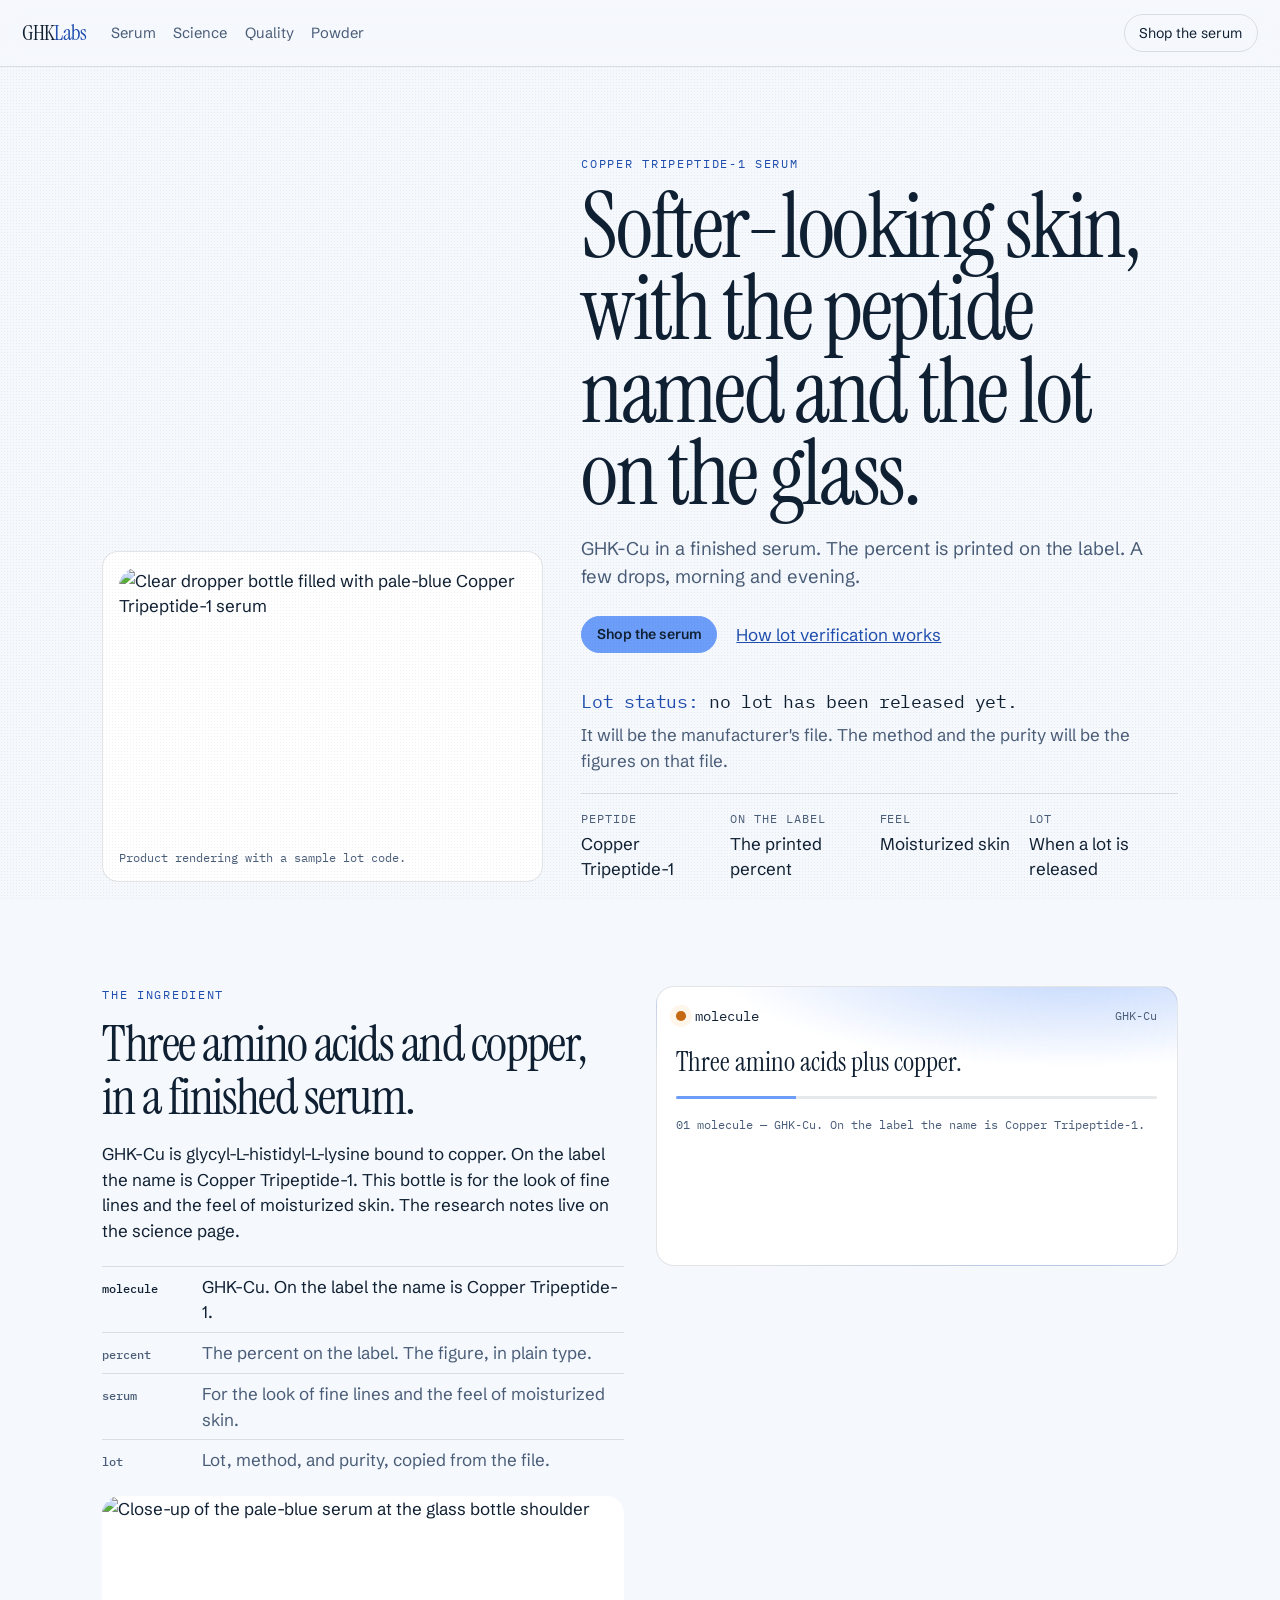
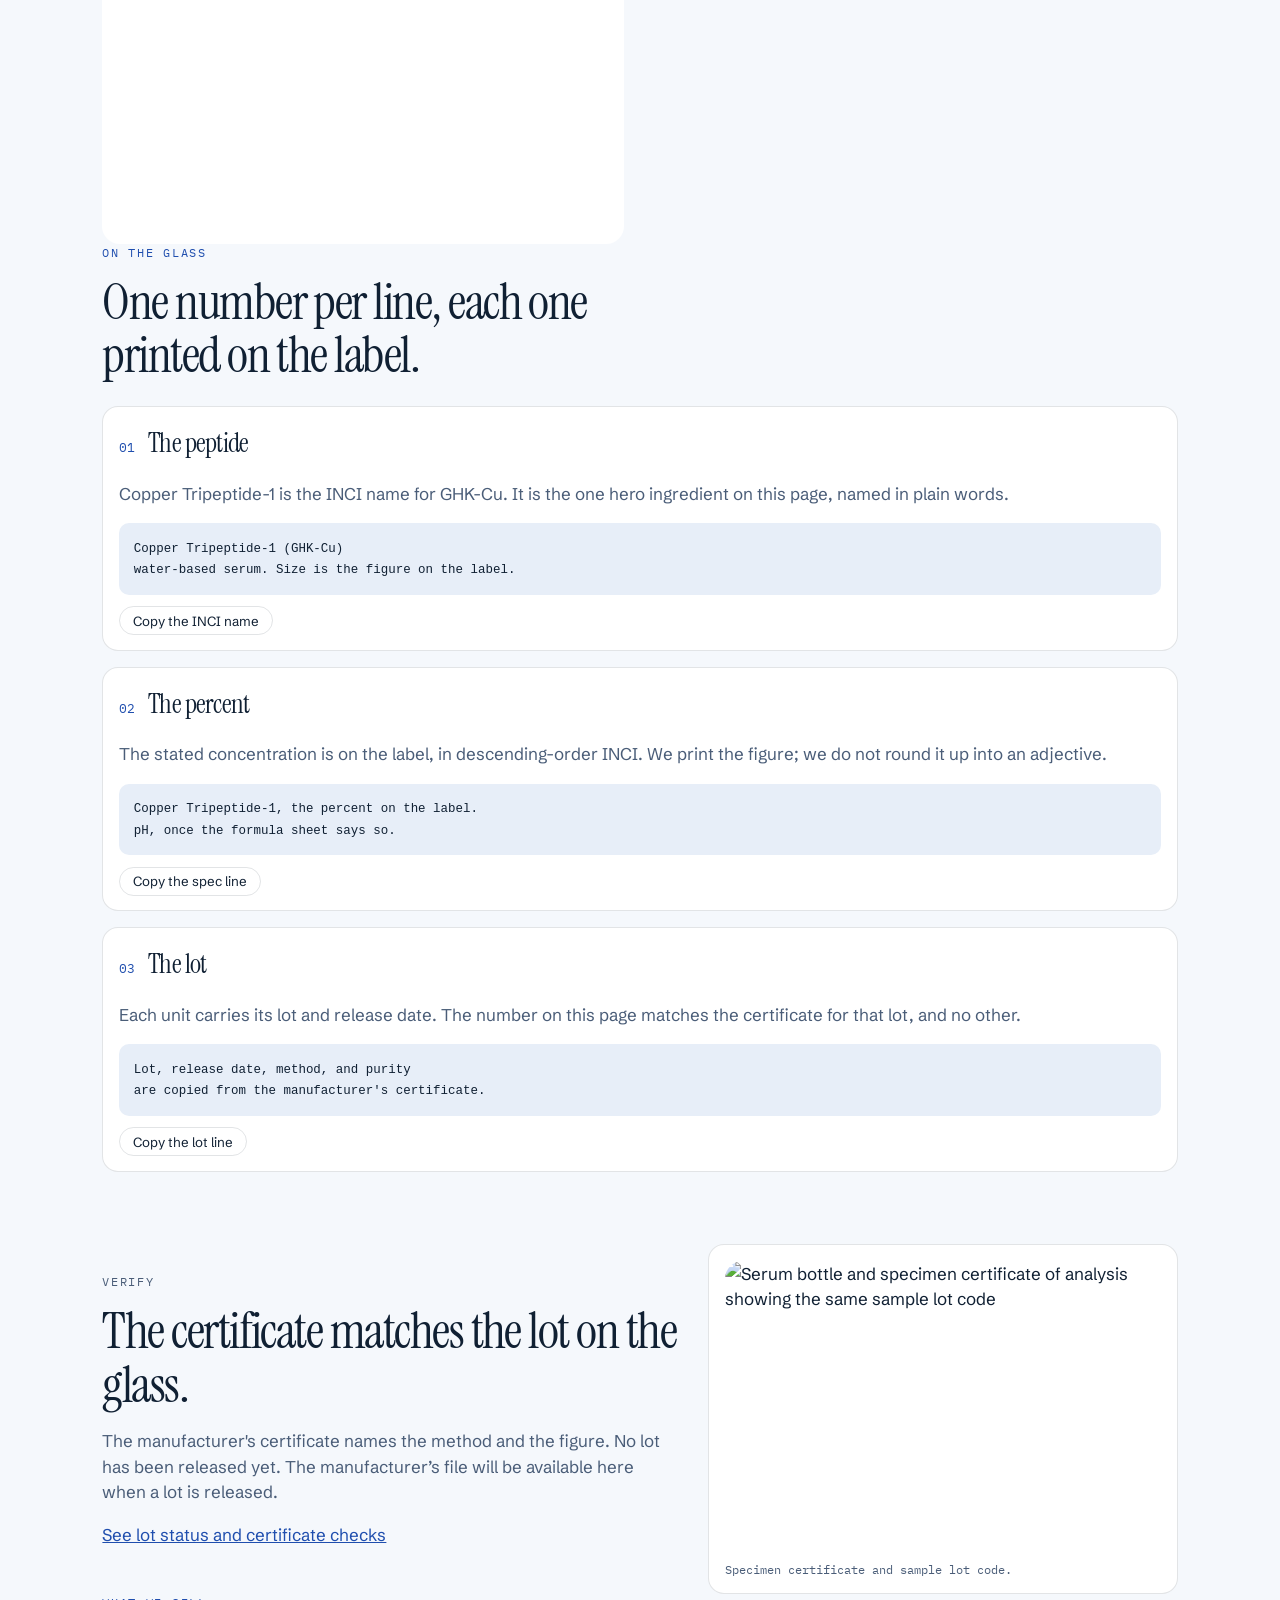
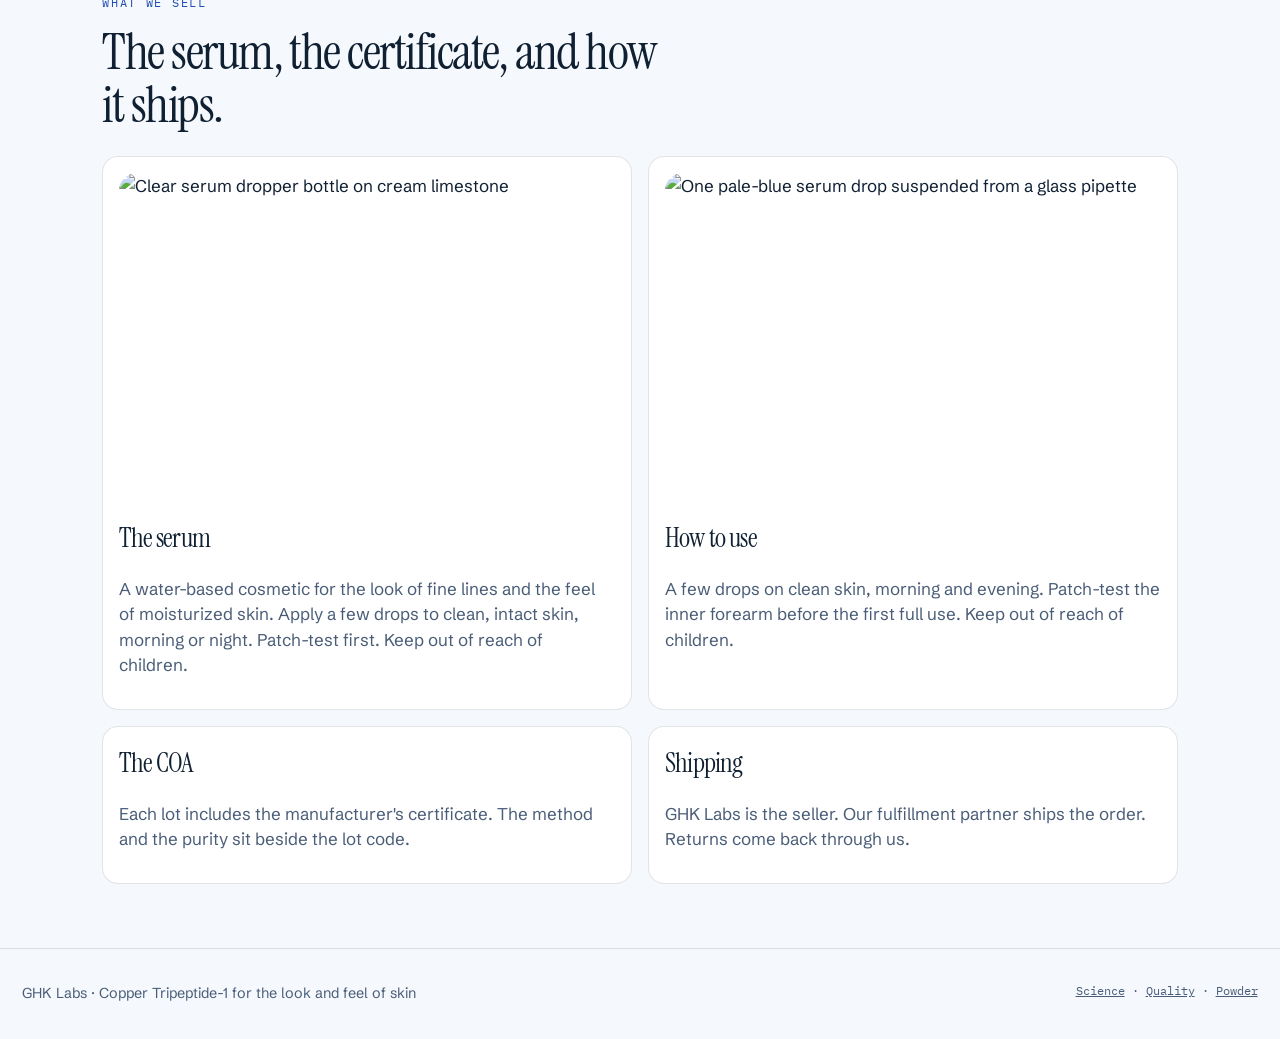
==== commit d1dd8c17: "Improve mobile storefront navigation and layout" ====
--- a/site/index.html
+++ b/site/index.html
@@ -19,7 +19,7 @@
   <div class="noise" aria-hidden="true"></div>
   <header class="top">
     <a class="mark" href="#top">GHK<span>Labs</span></a>
-    <nav>
+    <nav aria-label="Primary">
       <a href="#serum">Serum</a>
       <a href="/science">Science</a>
       <a href="/quality">Quality</a>
@@ -38,12 +38,12 @@
       <p class="kicker">Copper Tripeptide-1 serum</p>
       <h1>Softer-looking skin, with the peptide named and the lot on the glass.</h1>
       <p class="lede">GHK-Cu in a finished serum. The percent is printed on the label. A few drops, morning and evening.</p>
-      <p class="signature"><span>On this lot:</span> the certificate appears when a lot is released.</p>
-      <p class="sig-note">It will be the manufacturer's file. The method and the purity will be the figures on that file.</p>
       <div class="hero-actions">
         <a class="pill solid" href="#serum">Shop the serum</a>
-        <a class="textlink" href="#verify">See this lot</a>
+        <a class="textlink" href="#verify">How lot verification works</a>
       </div>
+      <p class="signature"><span>Lot status:</span> no lot has been released yet.</p>
+      <p class="sig-note">It will be the manufacturer's file. The method and the purity will be the figures on that file.</p>
       <dl class="facts">
         <div><dt>Peptide</dt><dd>Copper Tripeptide-1</dd></div>
         <div><dt>On the label</dt><dd>The printed percent</dd></div>
@@ -107,7 +107,8 @@
       <div>
         <p class="kicker">Verify</p>
         <h2>The certificate matches the lot on the glass.</h2>
-        <p>The manufacturer's certificate names the method and the figure. Download that file when a lot is released. The page repeats those characters. It does not round them.</p>
+        <p>The manufacturer's certificate names the method and the figure. No lot has been released yet. The manufacturer’s file will be available here when a lot is released.</p>
+        <p><a class="textlink" href="/quality">See lot status and certificate checks</a></p>
       </div>
       <figure class="pack">
         <img class="site-image" src="/media/02-certificate-still-life.webp" alt="Serum bottle and specimen certificate of analysis showing the same sample lot code" width="1536" height="1024" loading="lazy" />
--- a/site/styles.css
+++ b/site/styles.css
@@ -57,7 +57,8 @@
 .mark span { color: var(--ink-blue); }
 .top nav { display: flex; gap: 1.1rem; margin-right: auto; }
 .top nav a { color: var(--muted); text-decoration: none; font-size: 0.92rem; }
-.top nav a:hover { color: var(--ink); }
+.top nav a:hover, .top nav a[aria-current="page"] { color: var(--ink); }
+.top nav a[aria-current="page"] { text-decoration: underline; text-underline-offset: 0.25em; }
 .pill {
   border: 1px solid var(--line);
   border-radius: 999px;
@@ -130,6 +131,7 @@
 }
 .hero-actions { display: flex; gap: 1.2rem; align-items: center; margin: 1.6rem 0 2.2rem; }
 .textlink { color: var(--ink-blue); }
+.sig-note + .facts { margin-top: 1.2rem; }
 .facts {
   display: grid;
   grid-template-columns: repeat(4, 1fr);
@@ -246,9 +248,51 @@
 }
 
 @media (max-width: 800px) {
-  .top nav { display: none; }
-  .hero, .facts, .stage, .split, .grid, .science-intro { grid-template-columns: 1fr; }
-  .facts div { border-top: 1px solid var(--line); padding: 0.7rem 0; }
-  .facts { border-top: 0; }
-  h1 { font-size: 3rem; }
-}
+  .noise { display: none; }
+  .top {
+    position: static;
+    display: grid;
+    gap: 0.15rem;
+    padding: 0.55rem 1rem 0;
+    background: var(--paper);
+    backdrop-filter: none;
+  }
+  .top > .pill { display: none; }
+  .top nav {
+    display: grid;
+    grid-template-columns: repeat(4, minmax(0, 1fr));
+    gap: 0.25rem;
+    margin: 0 -0.35rem;
+  }
+  .top nav a {
+    display: grid;
+    place-items: center;
+    min-height: 44px;
+    padding: 0.25rem;
+    text-align: center;
+  }
+  main { padding-inline: 1rem; }
+  .hero, .stage, .split, .grid, .science-intro, .calls {
+    grid-template-columns: minmax(0, 1fr);
+  }
+  .hero { gap: 1.15rem; padding: 1rem 0 1.75rem; }
+  .hero > .pack { width: min(100%, 30rem); }
+  .hero-copy { padding-top: 0; }
+  section.hero-copy { padding-top: 1.5rem; }
+  h1 { max-width: 20ch; font-size: clamp(2.35rem, 8vw, 3.5rem); line-height: 1; }
+  .hero-actions { flex-wrap: wrap; gap: 0.35rem 0.9rem; margin: 0.9rem 0; }
+  .hero-actions a { display: inline-flex; align-items: center; min-height: 44px; }
+  .facts { grid-template-columns: repeat(2, minmax(0, 1fr)); border-top: 0; gap: 0 0.75rem; }
+  .facts div { border-top: 1px solid var(--line); padding: 0.65rem 0; }
+  .stage, .split { gap: 1.15rem; padding-top: 2.5rem; }
+  .science-intro { gap: 0.5rem; }
+  .calls pre { white-space: pre-wrap; overflow-wrap: anywhere; }
+  button[data-copy] { min-height: 44px; }
+  footer { flex-direction: column; gap: 0.5rem; padding-inline: 1rem; }
+  footer p { margin: 0; }
+}
+
+@media (prefers-reduced-motion: reduce) {
+  html { scroll-behavior: auto; }
+  #rail-fill { transition: none; }
+}
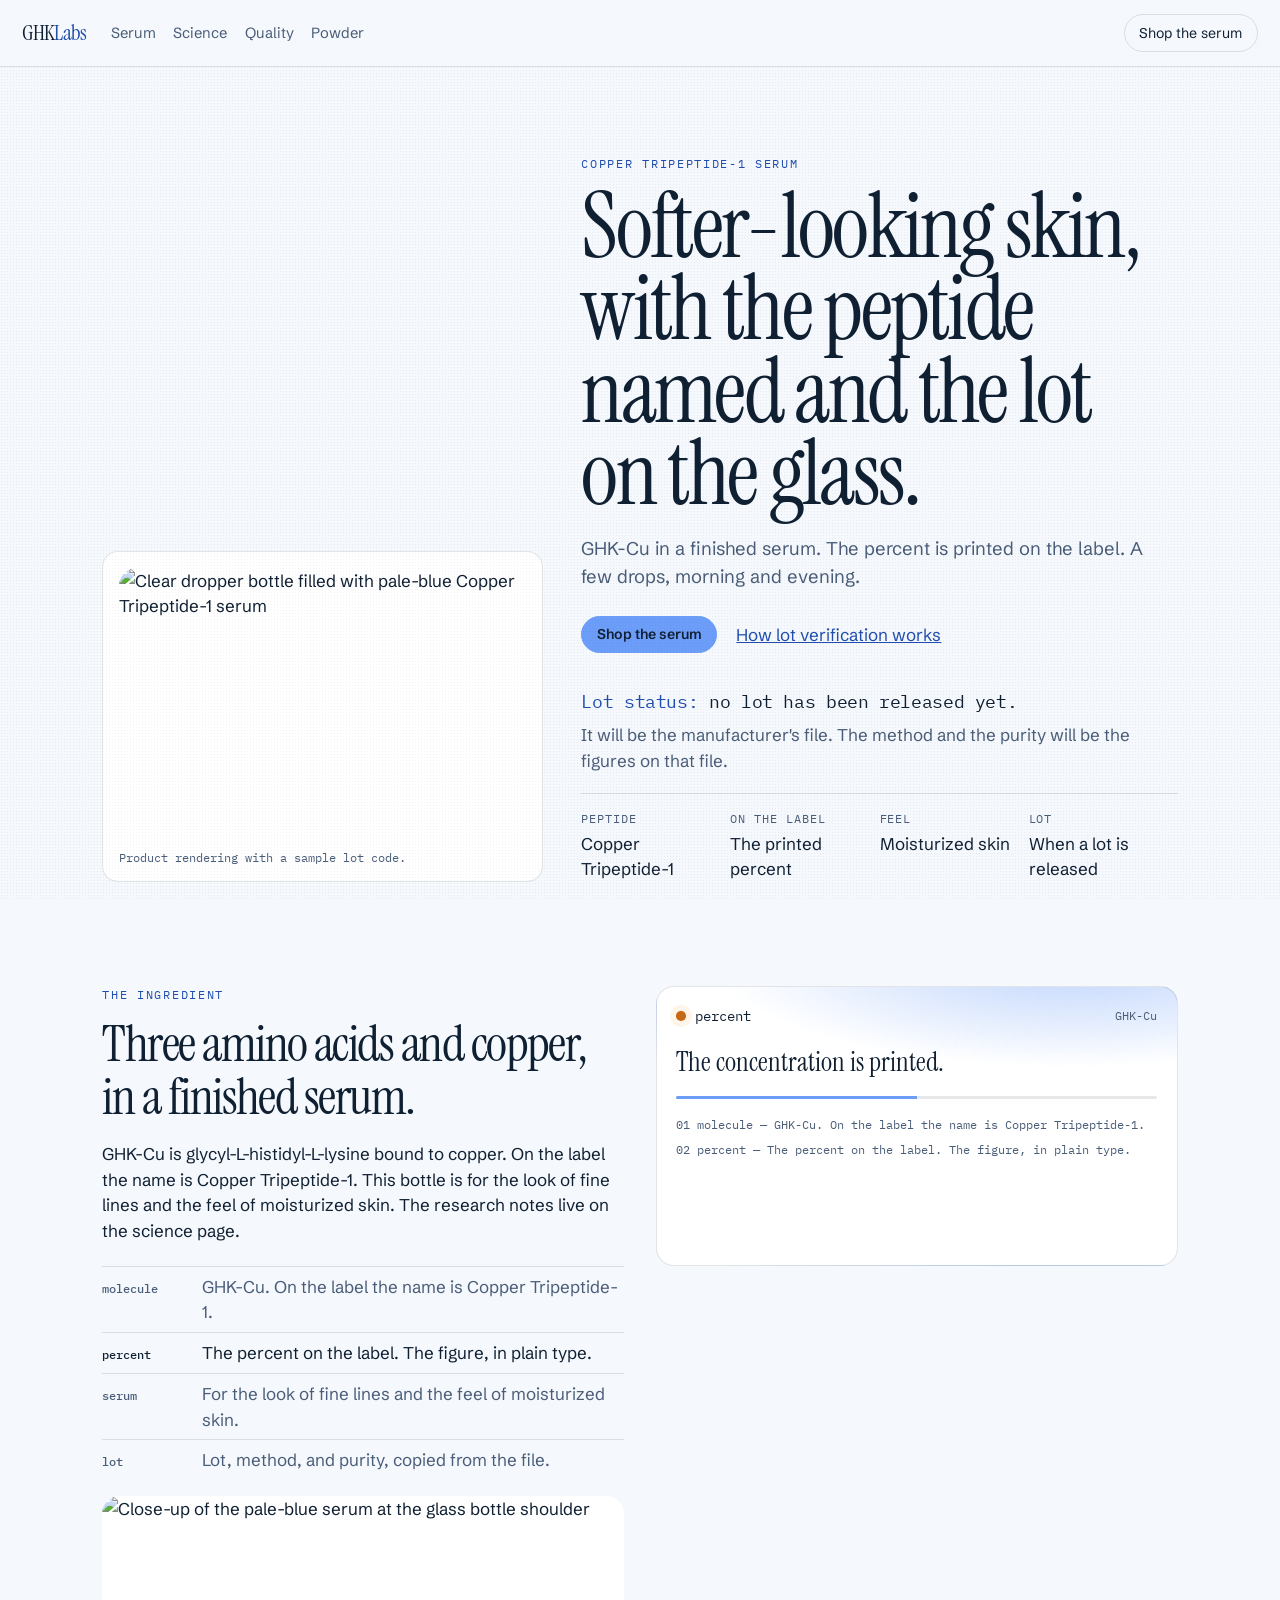
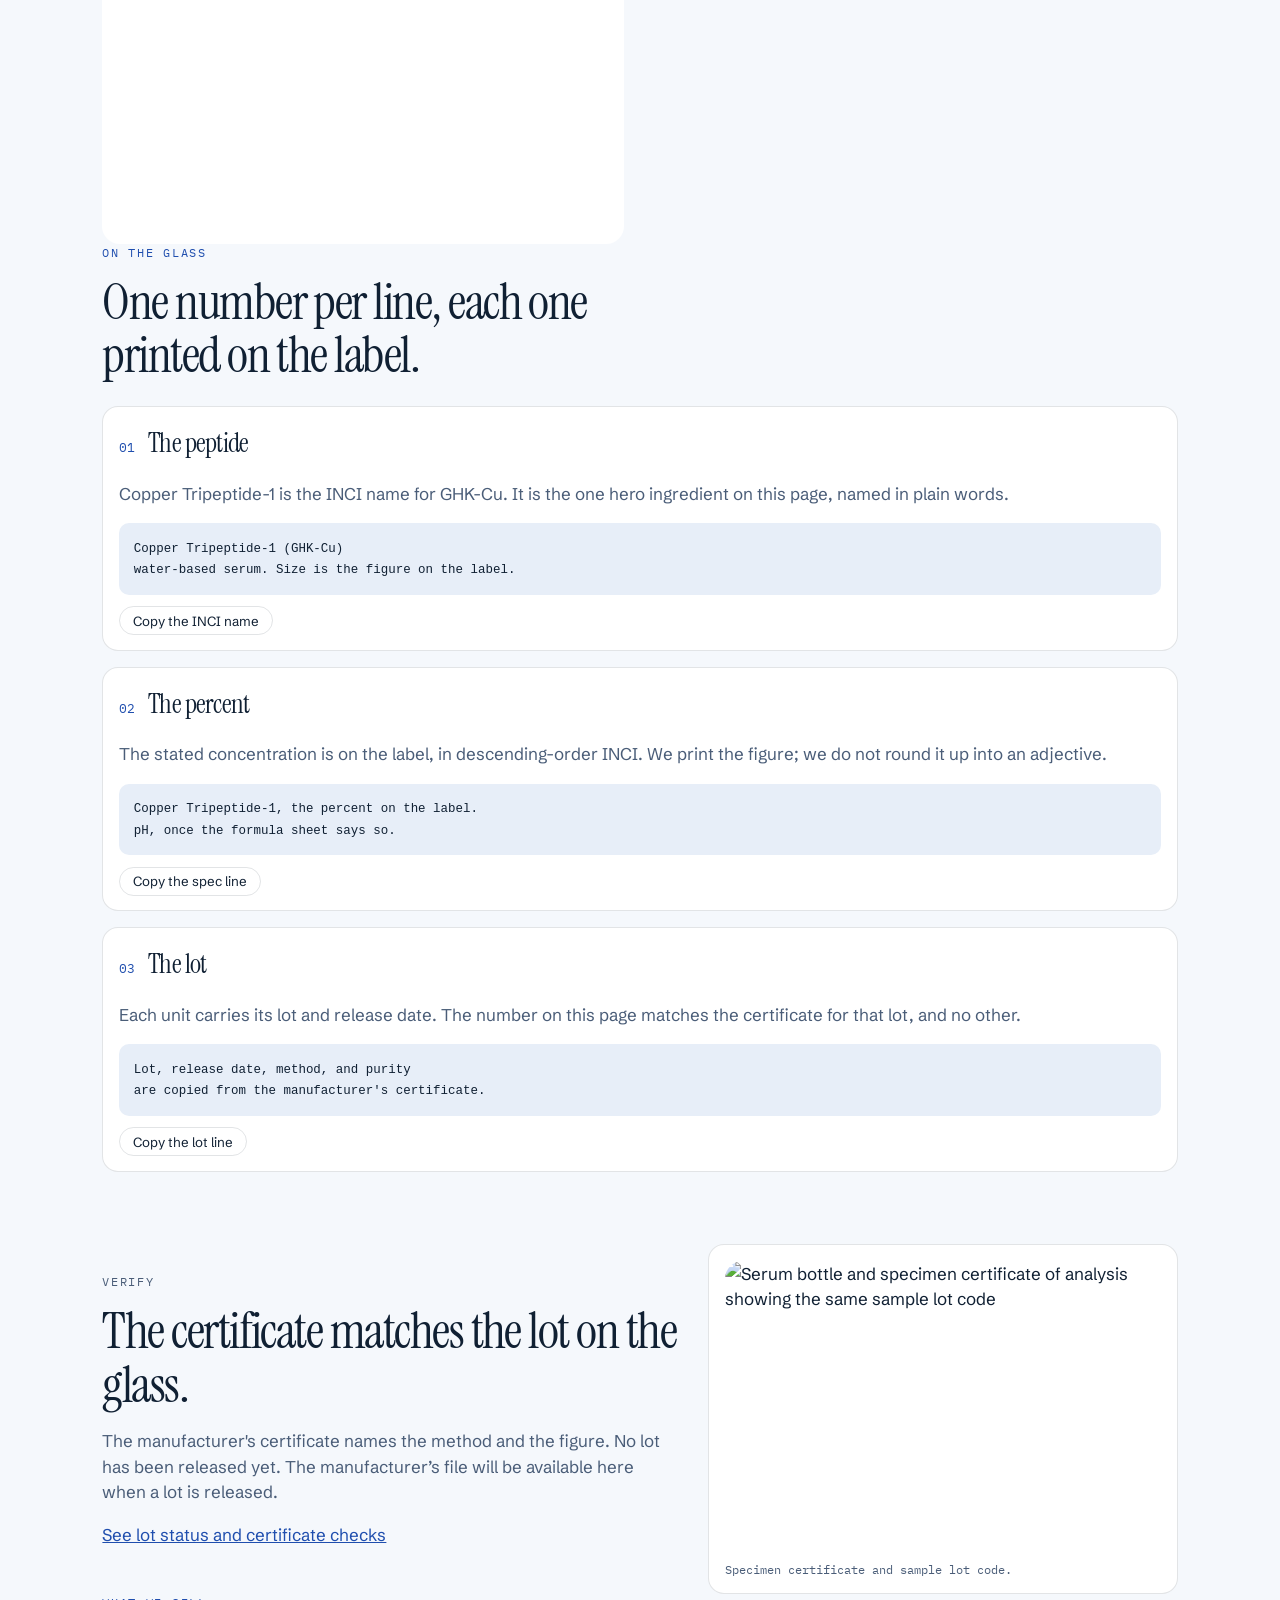
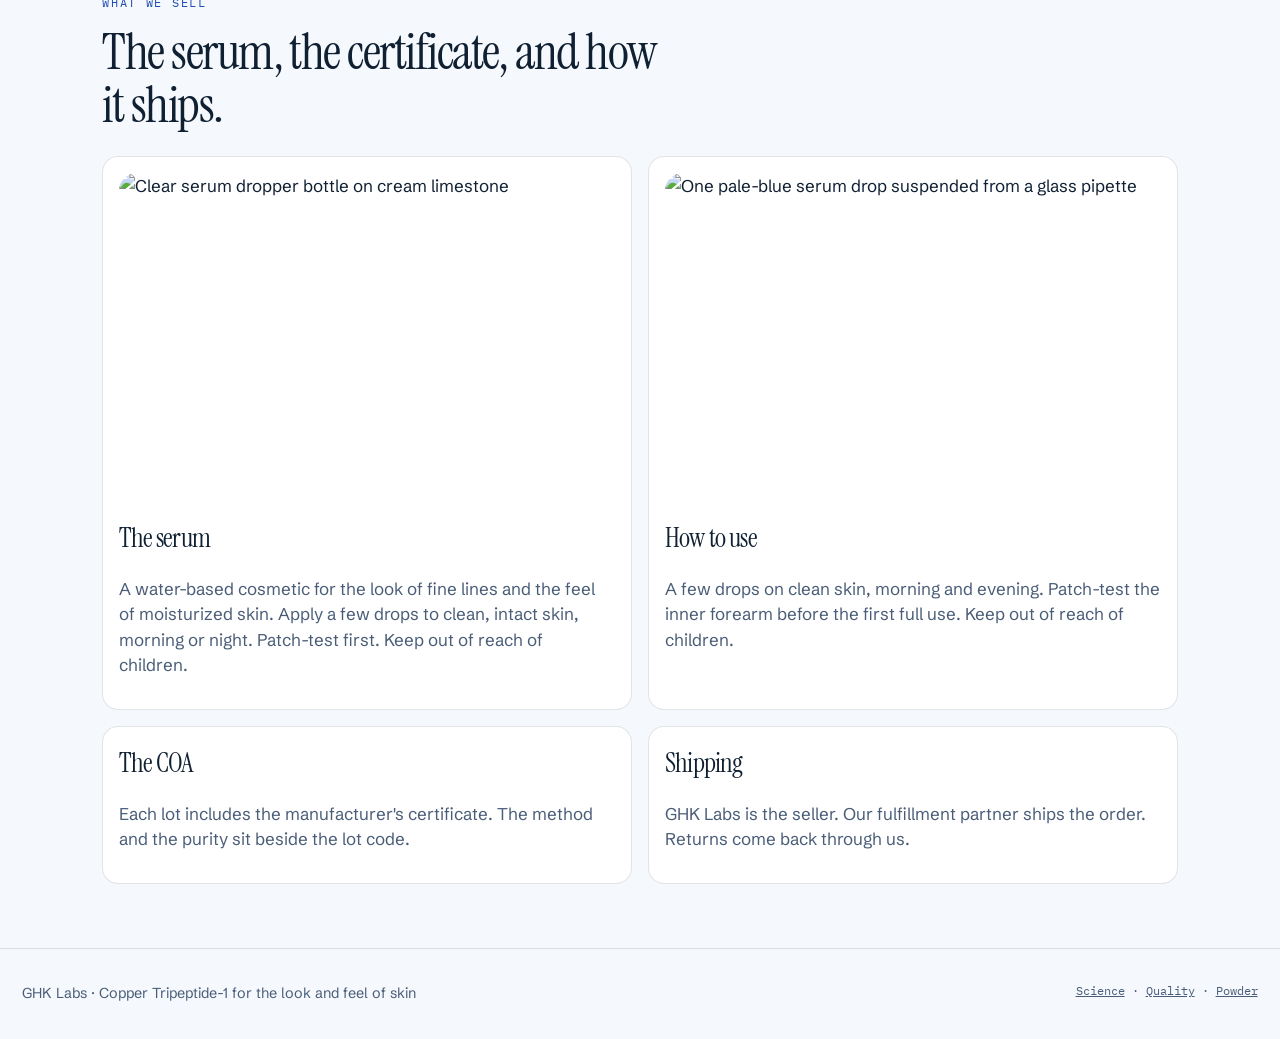
==== commit ad028147: "Serve a lighter hero and improve keyboard navigation" ====
--- a/site/index.html
+++ b/site/index.html
@@ -16,6 +16,7 @@
   <script defer src="/_vercel/insights/script.js"></script>
 </head>
 <body>
+  <a class="skip-link" href="#top">Skip to content</a>
   <div class="noise" aria-hidden="true"></div>
   <header class="top">
     <a class="mark" href="#top">GHK<span>Labs</span></a>
@@ -28,10 +29,12 @@
     <a class="pill" href="#serum">Shop the serum</a>
   </header>
 
-  <main id="top">
+  <main id="top" tabindex="-1">
     <section class="hero">
       <figure class="pack">
-        <img class="site-image" src="/media/01-product-hero.webp" alt="Clear dropper bottle filled with pale-blue Copper Tripeptide-1 serum" width="1536" height="1024" fetchpriority="high" />
+        <img class="site-image" src="/media/01-product-hero.webp"
+          srcset="/media/01-product-hero-768.webp 768w, /media/01-product-hero.webp 1536w"
+          sizes="(max-width: 512px) calc(100vw - 66px), (max-width: 800px) 446px, 410px" alt="Clear dropper bottle filled with pale-blue Copper Tripeptide-1 serum" width="1536" height="1024" fetchpriority="high" />
         <figcaption>Product rendering with a sample lot code.</figcaption>
       </figure>
       <div class="hero-copy">
--- a/site/styles.css
+++ b/site/styles.css
@@ -15,7 +15,7 @@
 }
 
 * { box-sizing: border-box; }
-html { scroll-behavior: smooth; }
+html { scroll-behavior: smooth; scroll-padding-top: 5rem; }
 body {
   margin: 0;
   background: var(--paper);
@@ -34,6 +34,17 @@
   mix-blend-mode: multiply;
 }
 a { color: inherit; }
+.skip-link {
+  position: fixed;
+  z-index: 3;
+  top: 0.5rem;
+  left: 1rem;
+  padding: 0.55rem 0.85rem;
+  background: var(--card);
+  border-radius: 0.4rem;
+  transform: translateY(calc(-100% - 1rem));
+}
+.skip-link:focus { transform: none; }
 .mono { font-family: var(--mono); font-size: 0.86em; }
 
 .top {
@@ -248,6 +259,7 @@
 }
 
 @media (max-width: 800px) {
+  html { scroll-padding-top: 1rem; }
   .noise { display: none; }
   .top {
     position: static;
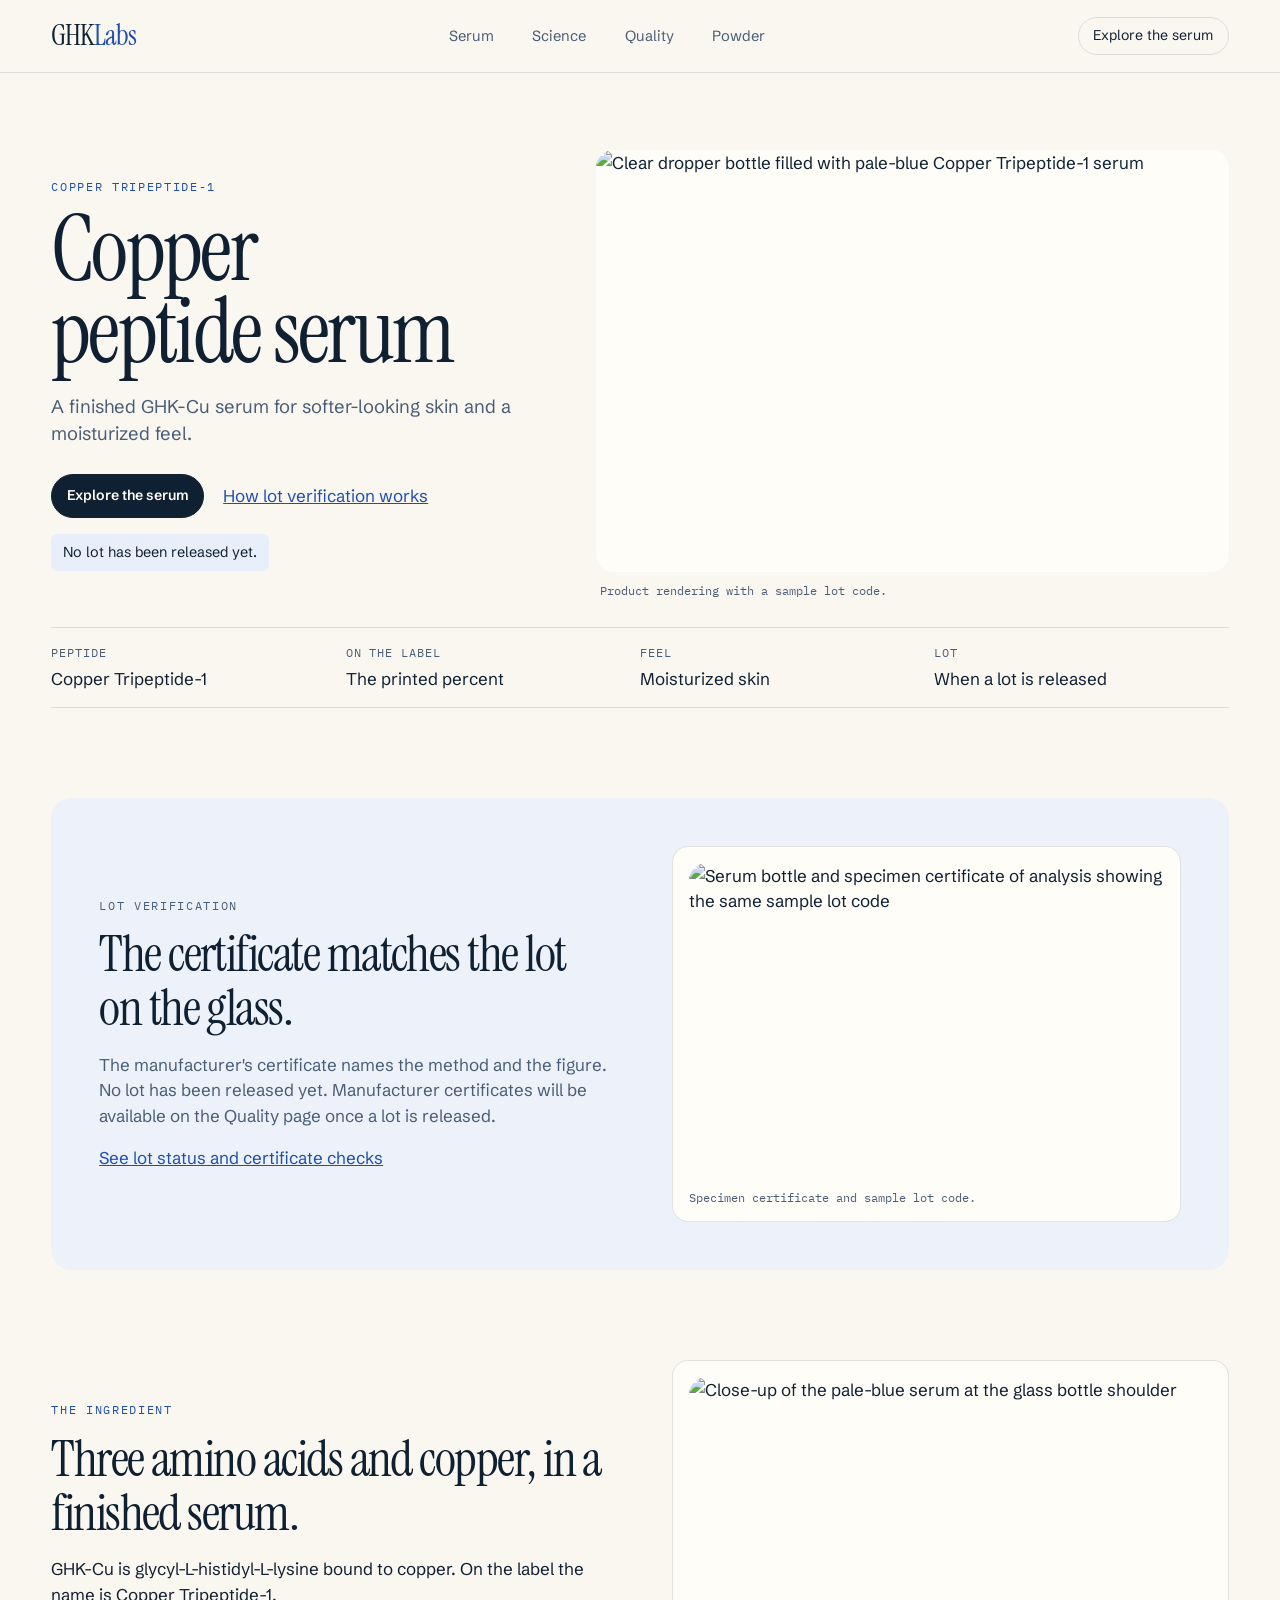
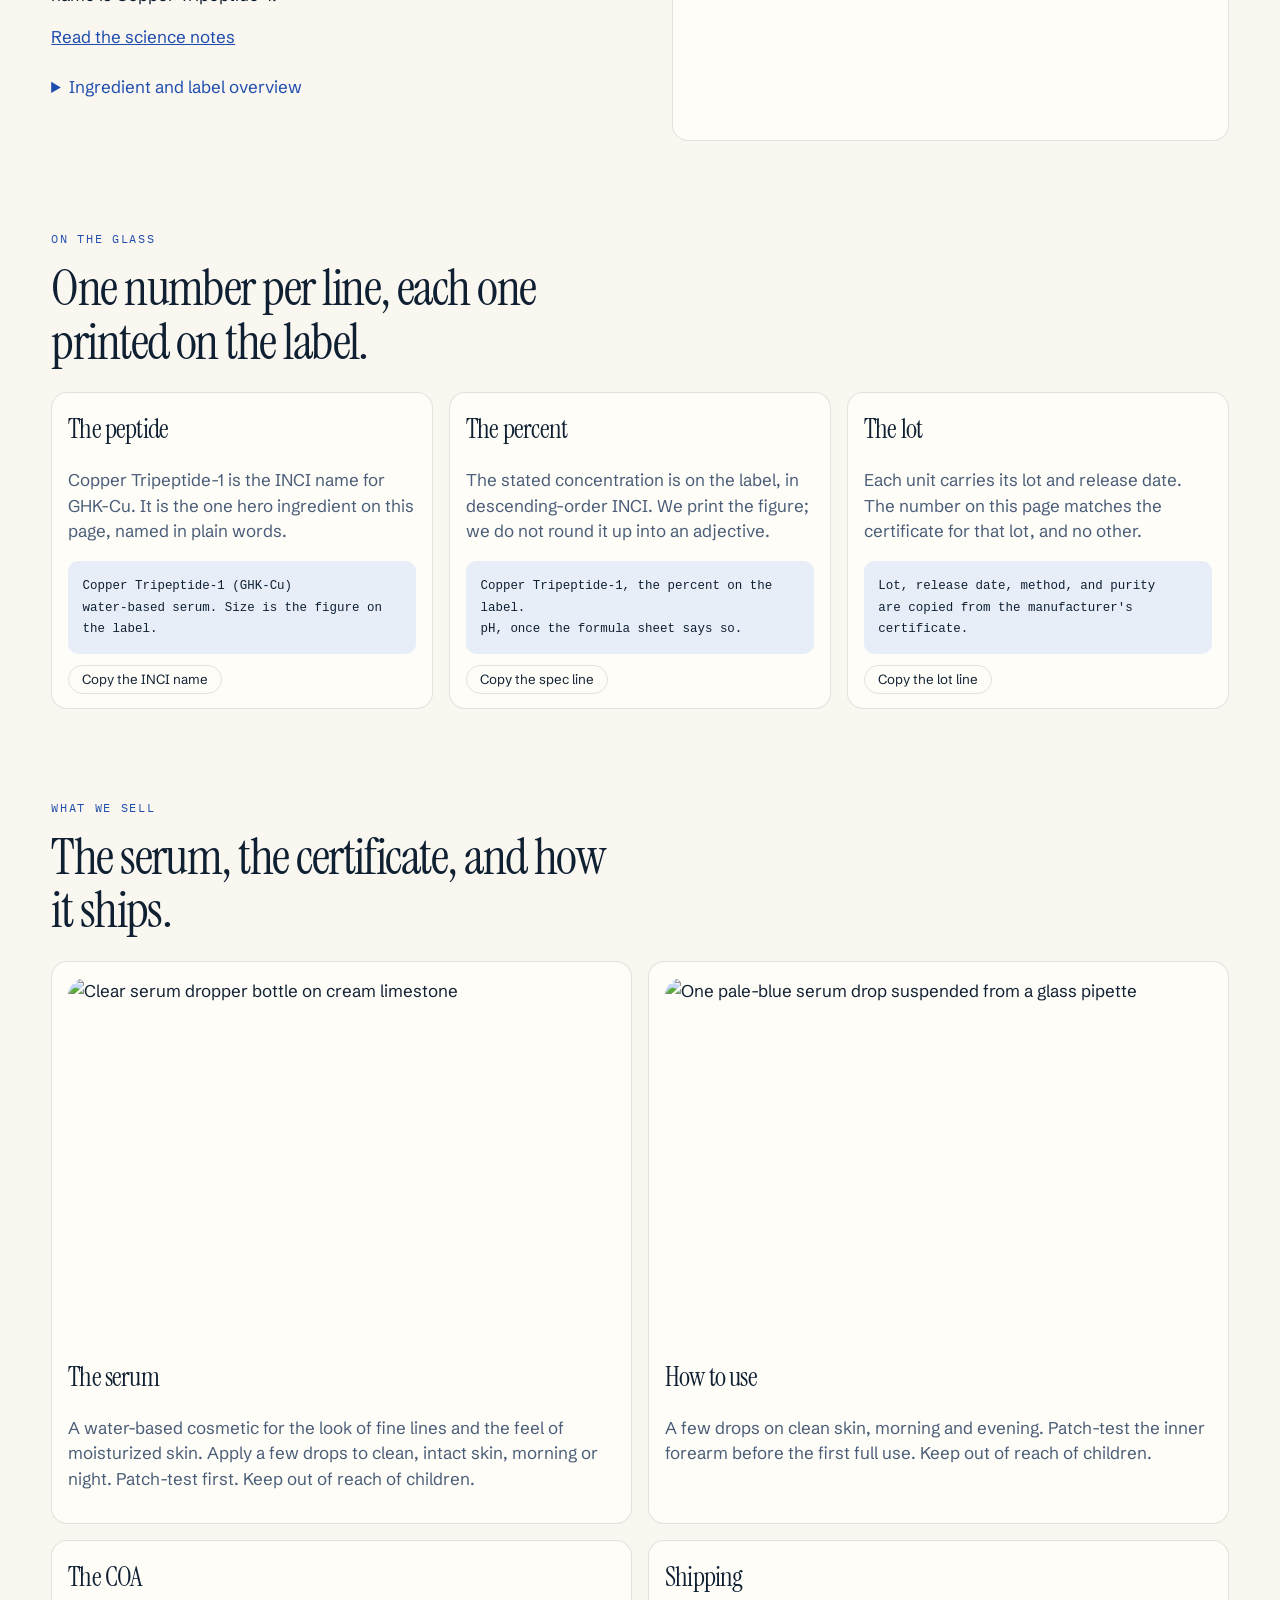
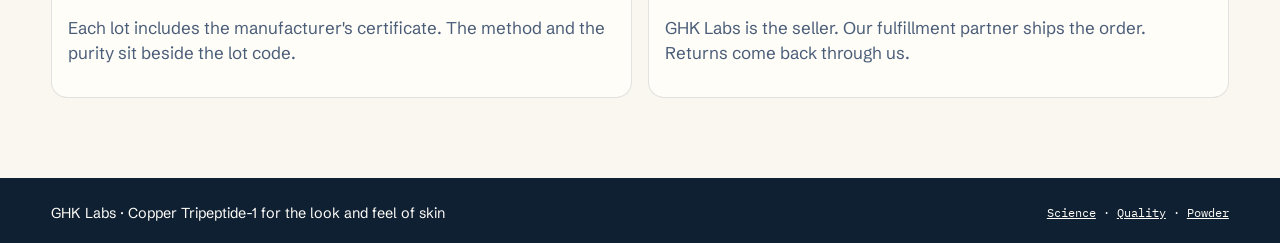
==== commit 44bca5f6: "Rework the ghklabs storefront layout" ====
--- a/site/index.html
+++ b/site/index.html
@@ -4,7 +4,7 @@
   <meta charset="utf-8" />
   <meta name="viewport" content="width=device-width, initial-scale=1" />
   <title>GHK Labs — Copper Tripeptide-1 serum</title>
-  <meta name="description" content="A finished Copper Tripeptide-1 (GHK-Cu) serum for softer-looking skin — the percent printed on the label, the lot on the glass, and the manufacturer's certificate to download." />
+  <meta name="description" content="Explore GHK Labs Copper Tripeptide-1 serum for softer-looking skin and learn how released lots will be verified against the manufacturer’s certificate." />
   <link rel="preconnect" href="https://fonts.googleapis.com" />
   <link rel="preconnect" href="https://fonts.gstatic.com" crossorigin />
   <link href="https://fonts.googleapis.com/css2?family=IBM+Plex+Mono:wght@400;500&family=Instrument+Serif:ital@0;1&family=Schibsted+Grotesk:wght@400;500;600&display=swap" rel="stylesheet" />
@@ -17,7 +17,6 @@
 </head>
 <body>
   <a class="skip-link" href="#top">Skip to content</a>
-  <div class="noise" aria-hidden="true"></div>
   <header class="top">
     <a class="mark" href="#top">GHK<span>Labs</span></a>
     <nav aria-label="Primary">
@@ -26,78 +25,96 @@
       <a href="/quality">Quality</a>
       <a href="/raw">Powder</a>
     </nav>
-    <a class="pill" href="#serum">Shop the serum</a>
+    <a class="pill" href="#serum">Explore the serum</a>
   </header>
 
-  <main id="top" tabindex="-1">
+  <main class="home" id="top" tabindex="-1">
     <section class="hero">
-      <figure class="pack">
+      <div class="hero-copy">
+        <p class="kicker">Copper Tripeptide-1</p>
+        <h1>Copper peptide serum</h1>
+        <p class="lede">A finished GHK-Cu serum for softer-looking skin and a moisturized feel.</p>
+        <div class="hero-actions">
+          <a class="pill solid" href="#serum">Explore the serum</a>
+          <a class="textlink" href="#verify">How lot verification works</a>
+        </div>
+        <p class="lot-status">No lot has been released yet.</p>
+      </div>
+      <figure class="pack hero-image">
         <img class="site-image" src="/media/01-product-hero.webp"
           srcset="/media/01-product-hero-768.webp 768w, /media/01-product-hero.webp 1536w"
-          sizes="(max-width: 512px) calc(100vw - 66px), (max-width: 800px) 446px, 410px" alt="Clear dropper bottle filled with pale-blue Copper Tripeptide-1 serum" width="1536" height="1024" fetchpriority="high" />
+          sizes="(max-width: 640px) calc(100vw - 40px), (max-width: 800px) 600px, (max-width: 1240px) 50vw, 620px" alt="Clear dropper bottle filled with pale-blue Copper Tripeptide-1 serum" width="1536" height="1024" fetchpriority="high" />
         <figcaption>Product rendering with a sample lot code.</figcaption>
       </figure>
-      <div class="hero-copy">
-      <p class="kicker">Copper Tripeptide-1 serum</p>
-      <h1>Softer-looking skin, with the peptide named and the lot on the glass.</h1>
-      <p class="lede">GHK-Cu in a finished serum. The percent is printed on the label. A few drops, morning and evening.</p>
-      <div class="hero-actions">
-        <a class="pill solid" href="#serum">Shop the serum</a>
-        <a class="textlink" href="#verify">How lot verification works</a>
-      </div>
-      <p class="signature"><span>Lot status:</span> no lot has been released yet.</p>
-      <p class="sig-note">It will be the manufacturer's file. The method and the purity will be the figures on that file.</p>
       <dl class="facts">
         <div><dt>Peptide</dt><dd>Copper Tripeptide-1</dd></div>
         <div><dt>On the label</dt><dd>The printed percent</dd></div>
         <div><dt>Feel</dt><dd>Moisturized skin</dd></div>
         <div><dt>Lot</dt><dd>When a lot is released</dd></div>
       </dl>
+    </section>
+
+    <section id="verify" class="split verification">
+      <div>
+        <p class="kicker">Lot verification</p>
+        <h2>The certificate matches the lot on the glass.</h2>
+        <p>The manufacturer's certificate names the method and the figure. No lot has been released yet. Manufacturer certificates will be available on the Quality page once a lot is released.</p>
+        <p><a class="textlink" href="/quality">See lot status and certificate checks</a></p>
       </div>
+      <figure class="pack">
+        <img class="site-image" src="/media/02-certificate-still-life.webp" alt="Serum bottle and specimen certificate of analysis showing the same sample lot code" width="1536" height="1024" loading="lazy" />
+        <figcaption>Specimen certificate and sample lot code.</figcaption>
+      </figure>
     </section>
 
     <section class="stage" id="peptide">
       <div class="stage-copy">
         <p class="kicker">The ingredient</p>
         <h2>Three amino acids and copper, in a finished serum.</h2>
-        <p>GHK-Cu is glycyl-L-histidyl-L-lysine bound to copper. On the label the name is Copper Tripeptide-1. This bottle is for the look of fine lines and the feel of moisturized skin. The research notes live on the science page.</p>
-        <ol class="legend" id="legend"></ol>
+        <p>GHK-Cu is glycyl-L-histidyl-L-lysine bound to copper. On the label the name is Copper Tripeptide-1.</p>
+        <p><a class="textlink" href="/science">Read the science notes</a></p>
+        <details class="ingredient-details">
+          <summary>Ingredient and label overview</summary>
+          <ol class="legend" id="legend"></ol>
+          <div class="trace" id="trace-card">
+            <div class="trace-top">
+              <span class="dot" id="trace-dot"></span>
+              <span id="trace-state">molecule</span>
+              <span class="mono" id="trace-id">GHK-Cu</span>
+            </div>
+            <p class="trace-line" id="trace-line">Three amino acids plus copper.</p>
+            <div class="rail" aria-hidden="true"><span id="rail-fill"></span></div>
+            <ul class="attempts" id="attempts"></ul>
+          </div>
+        </details>
+      </div>
+      <figure class="pack">
         <img class="site-image" src="/media/06-serum-macro.webp" alt="Close-up of the pale-blue serum at the glass bottle shoulder" width="1536" height="1024" loading="lazy" />
-      </div>
-      <div class="trace" id="trace-card" aria-live="polite">
-        <div class="trace-top">
-          <span class="dot" id="trace-dot"></span>
-          <span id="trace-state">molecule</span>
-          <span class="mono" id="trace-id">GHK-Cu</span>
-        </div>
-        <p class="trace-line" id="trace-line">Three amino acids plus copper.</p>
-        <div class="rail" aria-hidden="true"><span id="rail-fill"></span></div>
-        <ul class="attempts" id="attempts"></ul>
-      </div>
+      </figure>
     </section>
 
-    <section id="serum">
+    <section id="serum" class="content-section">
       <div class="section-head">
         <p class="kicker">On the glass</p>
         <h2>One number per line, each one printed on the label.</h2>
       </div>
       <div class="calls">
         <article>
-          <header><span>01</span><h3>The peptide</h3></header>
+          <h3>The peptide</h3>
           <p>Copper Tripeptide-1 is the INCI name for GHK-Cu. It is the one hero ingredient on this page, named in plain words.</p>
           <pre><code id="code-register">Copper Tripeptide-1 (GHK-Cu)
 water-based serum. Size is the figure on the label.</code></pre>
           <button type="button" data-copy="code-register">Copy the INCI name</button>
         </article>
         <article>
-          <header><span>02</span><h3>The percent</h3></header>
+          <h3>The percent</h3>
           <p>The stated concentration is on the label, in descending-order INCI. We print the figure; we do not round it up into an adjective.</p>
           <pre><code id="code-publish">Copper Tripeptide-1, the percent on the label.
 pH, once the formula sheet says so.</code></pre>
           <button type="button" data-copy="code-publish">Copy the spec line</button>
         </article>
         <article>
-          <header><span>03</span><h3>The lot</h3></header>
+          <h3>The lot</h3>
           <p>Each unit carries its lot and release date. The number on this page matches the certificate for that lot, and no other.</p>
           <pre><code id="code-lot">Lot, release date, method, and purity
 are copied from the manufacturer's certificate.</code></pre>
@@ -106,20 +123,7 @@
       </div>
     </section>
 
-    <section id="verify" class="split">
-      <div>
-        <p class="kicker">Verify</p>
-        <h2>The certificate matches the lot on the glass.</h2>
-        <p>The manufacturer's certificate names the method and the figure. No lot has been released yet. The manufacturer’s file will be available here when a lot is released.</p>
-        <p><a class="textlink" href="/quality">See lot status and certificate checks</a></p>
-      </div>
-      <figure class="pack">
-        <img class="site-image" src="/media/02-certificate-still-life.webp" alt="Serum bottle and specimen certificate of analysis showing the same sample lot code" width="1536" height="1024" loading="lazy" />
-        <figcaption>Specimen certificate and sample lot code.</figcaption>
-      </figure>
-    </section>
-
-    <section id="quality">
+    <section id="quality" class="content-section">
       <div class="section-head">
         <p class="kicker">What we sell</p>
         <h2>The serum, the certificate, and how it ships.</h2>
@@ -148,8 +152,10 @@
   </main>
 
   <footer>
-    <p>GHK Labs · Copper Tripeptide-1 for the look and feel of skin</p>
-    <p class="mono"><a href="/science">Science</a> · <a href="/quality">Quality</a> · <a href="/raw">Powder</a></p>
+    <div class="footer-inner">
+      <p>GHK Labs · Copper Tripeptide-1 for the look and feel of skin</p>
+      <p class="mono"><a href="/science">Science</a> · <a href="/quality">Quality</a> · <a href="/raw">Powder</a></p>
+    </div>
   </footer>
   <script src="trace.js"></script>
 </body>
--- a/site/styles.css
+++ b/site/styles.css
@@ -1,6 +1,6 @@
 :root {
   --ink: #102033;
-  --paper: #f5f8fc;
+  --paper: #faf7f0;
   --muted: #4a5d78;
   --line: rgba(16, 32, 51, 0.12);
   --signal: #6c9ef9;
@@ -8,7 +8,9 @@
   --solution: #6c9ef9;
   --warn: #c56a12;
   --fail: #c2412d;
-  --card: #ffffff;
+  --card: #fffdf8;
+  --gutter: clamp(1.25rem, 4vw, 3.5rem);
+  --content-width: 1280px;
   --serif: "Instrument Serif", Georgia, serif;
   --sans: "Schibsted Grotesk", sans-serif;
   --mono: "IBM Plex Mono", ui-monospace, monospace;
@@ -23,15 +25,6 @@
   font-family: var(--sans);
   font-size: 17px;
   line-height: 1.5;
-}
-.noise {
-  pointer-events: none;
-  position: fixed;
-  inset: 0;
-  opacity: 0.35;
-  background-image: radial-gradient(rgba(16,32,51,0.16) 0.6px, transparent 0.6px);
-  background-size: 3px 3px;
-  mix-blend-mode: multiply;
 }
 a { color: inherit; }
 .skip-link {
@@ -54,19 +47,19 @@
   display: flex;
   align-items: center;
   gap: 1.5rem;
-  padding: 0.9rem 1.4rem;
-  background: rgba(245, 248, 252, 0.9);
+  padding: 0.9rem max(var(--gutter), calc((100% - var(--content-width)) / 2 + var(--gutter)));
+  background: rgba(250, 247, 240, 0.95);
   backdrop-filter: blur(10px);
   border-bottom: 1px solid var(--line);
 }
 .mark {
   font-family: var(--serif);
-  font-size: 1.4rem;
+  font-size: 1.8rem;
   text-decoration: none;
   letter-spacing: -0.03em;
 }
 .mark span { color: var(--ink-blue); }
-.top nav { display: flex; gap: 1.1rem; margin-right: auto; }
+.top nav { display: flex; gap: clamp(1.1rem, 3vw, 2.8rem); margin-inline: auto; }
 .top nav a { color: var(--muted); text-decoration: none; font-size: 0.92rem; }
 .top nav a:hover, .top nav a[aria-current="page"] { color: var(--ink); }
 .top nav a[aria-current="page"] { text-decoration: underline; text-underline-offset: 0.25em; }
@@ -77,9 +70,10 @@
   text-decoration: none;
   font-size: 0.88rem;
 }
-.pill.solid { background: var(--signal); color: var(--ink); border-color: var(--signal); font-weight: 600; }
-
-main { max-width: 1120px; margin: 0 auto; padding: 0 1.4rem 4rem; }
+.pill.solid { background: var(--ink); color: var(--card); border-color: var(--ink); font-weight: 600; }
+.pill.solid:hover { background: var(--ink-blue); border-color: var(--ink-blue); }
+
+main { max-width: var(--content-width); margin: 0 auto; padding: 0 var(--gutter) 5rem; }
 .kicker {
   font-family: var(--mono);
   font-size: 0.75rem;
@@ -103,20 +97,22 @@
   margin: 0 0 0.8rem;
 }
 .lede { max-width: 42rem; color: var(--muted); font-size: 1.15rem; }
-.signature {
-  margin: 1.6rem 0 0.4rem;
-  font-family: var(--mono);
-  font-size: clamp(0.95rem, 2vw, 1.15rem);
-  letter-spacing: -0.02em;
-}
-.signature span { color: var(--ink-blue); }
-.sig-note { margin: 0; color: var(--muted); }
 .hero {
   display: grid;
-  grid-template-columns: minmax(220px, 0.85fr) 1.15fr;
-  gap: 2.4rem;
-  align-items: end;
-  padding: 2.5rem 0 2rem;
+  grid-template-columns: minmax(0, 0.85fr) minmax(0, 1.15fr);
+  gap: 1.75rem clamp(2rem, 6vw, 6rem);
+  align-items: center;
+  padding: clamp(2rem, 6vw, 5rem) 0 0;
+}
+.hero h1 { max-width: 10ch; }
+.lot-status {
+  display: inline-block;
+  margin: 0;
+  padding: 0.5rem 0.75rem;
+  background: #e8effb;
+  border-radius: 0.35rem;
+  color: var(--ink);
+  font-size: 0.9rem;
 }
 .pack { margin: 0; }
 .site-image {
@@ -126,13 +122,12 @@
   border-radius: 18px;
   background: var(--card);
 }
-.stage-copy .site-image { margin-top: 1rem; }
 .grid .site-image { margin-bottom: 0.9rem; }
 .science-intro {
   display: grid;
-  grid-template-columns: 1fr 0.9fr;
+  grid-template-columns: minmax(0, 1fr) minmax(0, 0.9fr);
   align-items: center;
-  gap: 2rem;
+  gap: clamp(1.5rem, 5vw, 4rem);
 }
 .pack figcaption {
   margin: 0.55rem 0 0;
@@ -140,26 +135,36 @@
   letter-spacing: 0;
   font-size: 0.78rem;
 }
-.hero-actions { display: flex; gap: 1.2rem; align-items: center; margin: 1.6rem 0 2.2rem; }
+.hero-actions { display: flex; flex-wrap: wrap; gap: 0.4rem 1.2rem; align-items: center; margin: 1.6rem 0 1rem; }
+.hero-actions a { display: inline-flex; align-items: center; min-height: 44px; }
 .textlink { color: var(--ink-blue); }
-.sig-note + .facts { margin-top: 1.2rem; }
 .facts {
   display: grid;
-  grid-template-columns: repeat(4, 1fr);
+  grid-template-columns: repeat(4, minmax(0, 1fr));
+  grid-column: 1 / -1;
   margin: 0;
-  border-top: 1px solid var(--line);
-}
-.facts div { padding: 1rem 1rem 0 0; }
+  border-block: 1px solid var(--line);
+}
+.facts div { padding: 1rem 0.75rem 1rem 0; }
 .facts dt { font-family: var(--mono); font-size: 0.72rem; letter-spacing: 0.08em; text-transform: uppercase; color: var(--muted); }
 .facts dd { margin: 0.25rem 0 0; }
 
-.stage, .split, #calls, #runtime { padding-top: 4.5rem; }
-.stage {
+.home > section + section { margin-top: clamp(3rem, 7vw, 6rem); }
+.stage, .split {
   display: grid;
-  grid-template-columns: 1fr 1fr;
-  gap: 2rem;
-  align-items: start;
-}
+  grid-template-columns: repeat(2, minmax(0, 1fr));
+  gap: clamp(1.5rem, 5vw, 4rem);
+  align-items: center;
+}
+.verification {
+  padding: clamp(1.25rem, 4vw, 3rem);
+  background: #edf2fa;
+  border-radius: 1.25rem;
+}
+.verification p:last-child { margin-bottom: 0; }
+.ingredient-details { margin-top: 1.5rem; }
+.ingredient-details summary { cursor: pointer; color: var(--ink-blue); }
+.ingredient-details .trace { margin-top: 1rem; }
 .legend { list-style: none; padding: 0; margin: 1.4rem 0 0; }
 .legend li {
   display: flex;
@@ -193,16 +198,16 @@
 .attempts li { padding: 0.2rem 0; }
 
 .section-head { max-width: 36rem; margin-bottom: 1.5rem; }
-.calls, .grid { display: grid; grid-template-columns: 1fr 1fr; gap: 1rem; }
+.calls, .grid { display: grid; grid-template-columns: repeat(2, minmax(0, 1fr)); gap: 1rem; }
 .calls article, .grid article, figure {
   border: 1px solid var(--line);
   border-radius: 16px;
   padding: 1rem 1rem 0.9rem;
-  background: #ffffff;
-}
-.calls { grid-template-columns: 1fr; }
-.calls article header { display: flex; gap: 0.8rem; align-items: baseline; }
-.calls article header span { font-family: var(--mono); color: var(--ink-blue); font-size: 0.8rem; }
+  background: var(--card);
+}
+.calls { grid-template-columns: repeat(3, minmax(0, 1fr)); }
+.calls article { display: flex; flex-direction: column; align-items: flex-start; }
+.calls pre { align-self: stretch; margin-top: auto; white-space: pre-wrap; overflow-wrap: anywhere; }
 .calls h3, .grid h3 { margin: 0; font-family: var(--serif); font-size: 1.7rem; }
 .calls p, .grid p, .split p { color: var(--muted); }
 pre {
@@ -226,18 +231,21 @@
   font-family: var(--sans);
   cursor: pointer;
 }
-a:focus-visible, button:focus-visible {
+a:focus-visible, button:focus-visible, summary:focus-visible {
   outline: 2px solid var(--ink-blue);
   outline-offset: 3px;
 }
 button.done { background: var(--signal); border-color: var(--signal); color: var(--ink); font-weight: 600; }
 
-.split { display: grid; grid-template-columns: 1.1fr 0.9fr; gap: 2rem; align-items: center; }
 figure { margin: 0; }
 figcaption { font-family: var(--mono); font-size: 0.75rem; letter-spacing: 0.08em; text-transform: uppercase; color: var(--muted); margin-bottom: 0.6rem; }
 
-.hero-copy { display: block; padding-top: 3rem; }
-.hero-copy p { max-width: 42rem; }
+.hero-image { padding: 0; border: 0; background: transparent; }
+.hero-image figcaption { padding-inline: 0.25rem; }
+.page-intro { padding: clamp(2.5rem, 7vw, 6rem) 0 2rem; }
+.page-intro h1 { max-width: 16ch; }
+.page-intro > p, .reading-section { max-width: 48rem; }
+.reading-section { padding-block: 1.5rem; border-top: 1px solid var(--line); }
 .rooms, .read { max-width: 46rem; }
 .rooms { width: 100%; border-collapse: collapse; margin: 0 0 1.4rem; }
 .rooms th, .rooms td { text-align: left; vertical-align: top; padding: 0.7rem 0.8rem 0.7rem 0; border-top: 1px solid var(--line); }
@@ -249,23 +257,29 @@
 footer a { color: inherit; }
 
 footer {
+  border-top: 1px solid var(--line);
+  background: var(--ink);
+  color: var(--card);
+  font-size: 0.9rem;
+}
+.footer-inner {
   display: flex;
   justify-content: space-between;
-  gap: 1rem;
-  padding: 1.2rem 1.4rem 2rem;
-  border-top: 1px solid var(--line);
-  color: var(--muted);
-  font-size: 0.9rem;
-}
+  flex-wrap: wrap;
+  gap: 0.5rem 1rem;
+  max-width: var(--content-width);
+  margin: auto;
+  padding: 1.5rem var(--gutter);
+}
+.footer-inner p { margin: 0; }
 
 @media (max-width: 800px) {
   html { scroll-padding-top: 1rem; }
-  .noise { display: none; }
   .top {
     position: static;
     display: grid;
     gap: 0.15rem;
-    padding: 0.55rem 1rem 0;
+    padding: 0.55rem var(--gutter) 0;
     background: var(--paper);
     backdrop-filter: none;
   }
@@ -283,25 +297,20 @@
     padding: 0.25rem;
     text-align: center;
   }
-  main { padding-inline: 1rem; }
   .hero, .stage, .split, .grid, .science-intro, .calls {
     grid-template-columns: minmax(0, 1fr);
   }
-  .hero { gap: 1.15rem; padding: 1rem 0 1.75rem; }
-  .hero > .pack { width: min(100%, 30rem); }
-  .hero-copy { padding-top: 0; }
-  section.hero-copy { padding-top: 1.5rem; }
-  h1 { max-width: 20ch; font-size: clamp(2.35rem, 8vw, 3.5rem); line-height: 1; }
+  .hero { gap: 1.5rem; padding-top: 2rem; }
+  .hero > .pack { width: min(100%, 37.5rem); }
+  h1 { font-size: clamp(2.75rem, 9vw, 4.5rem); line-height: 0.98; }
+  .hero h1 { max-width: 14ch; }
   .hero-actions { flex-wrap: wrap; gap: 0.35rem 0.9rem; margin: 0.9rem 0; }
-  .hero-actions a { display: inline-flex; align-items: center; min-height: 44px; }
   .facts { grid-template-columns: repeat(2, minmax(0, 1fr)); border-top: 0; gap: 0 0.75rem; }
   .facts div { border-top: 1px solid var(--line); padding: 0.65rem 0; }
-  .stage, .split { gap: 1.15rem; padding-top: 2.5rem; }
+  .stage, .split { gap: 1.15rem; }
   .science-intro { gap: 0.5rem; }
-  .calls pre { white-space: pre-wrap; overflow-wrap: anywhere; }
   button[data-copy] { min-height: 44px; }
-  footer { flex-direction: column; gap: 0.5rem; padding-inline: 1rem; }
-  footer p { margin: 0; }
+  .footer-inner { flex-direction: column; }
 }
 
 @media (prefers-reduced-motion: reduce) {
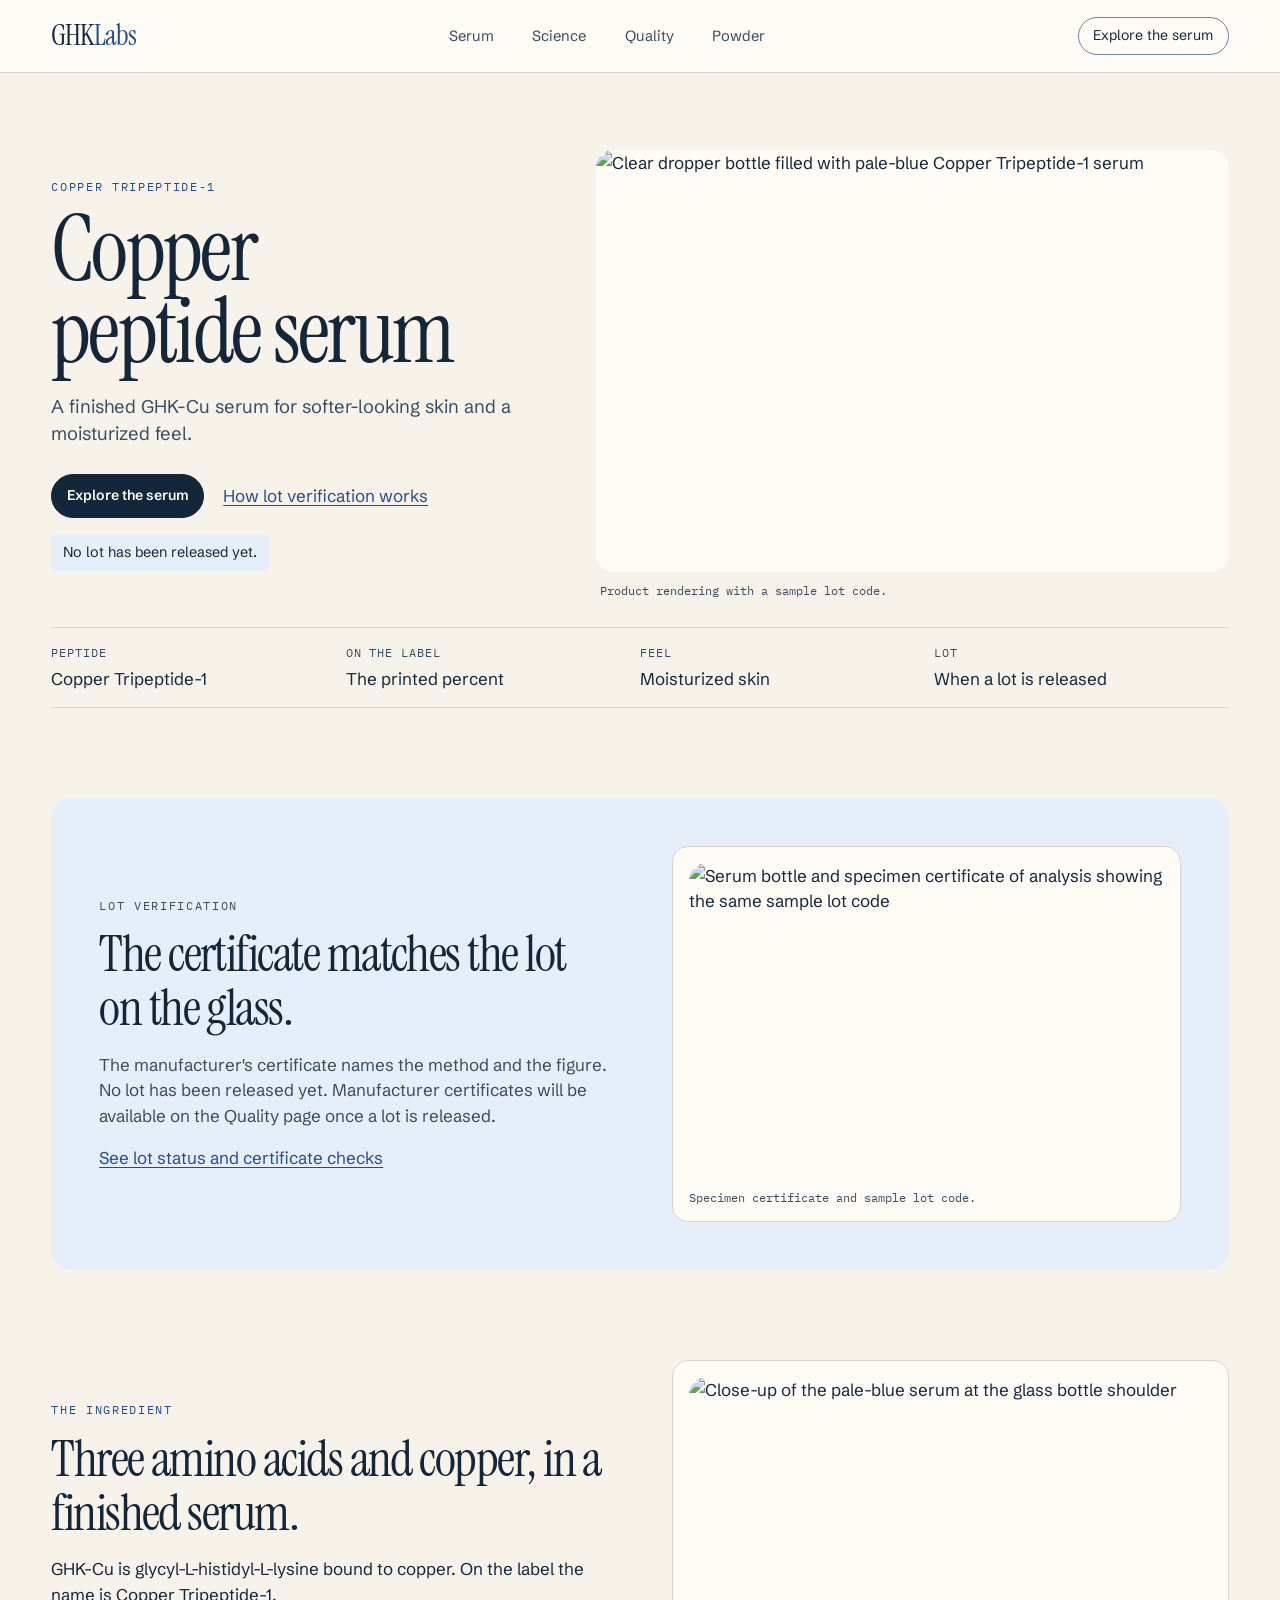
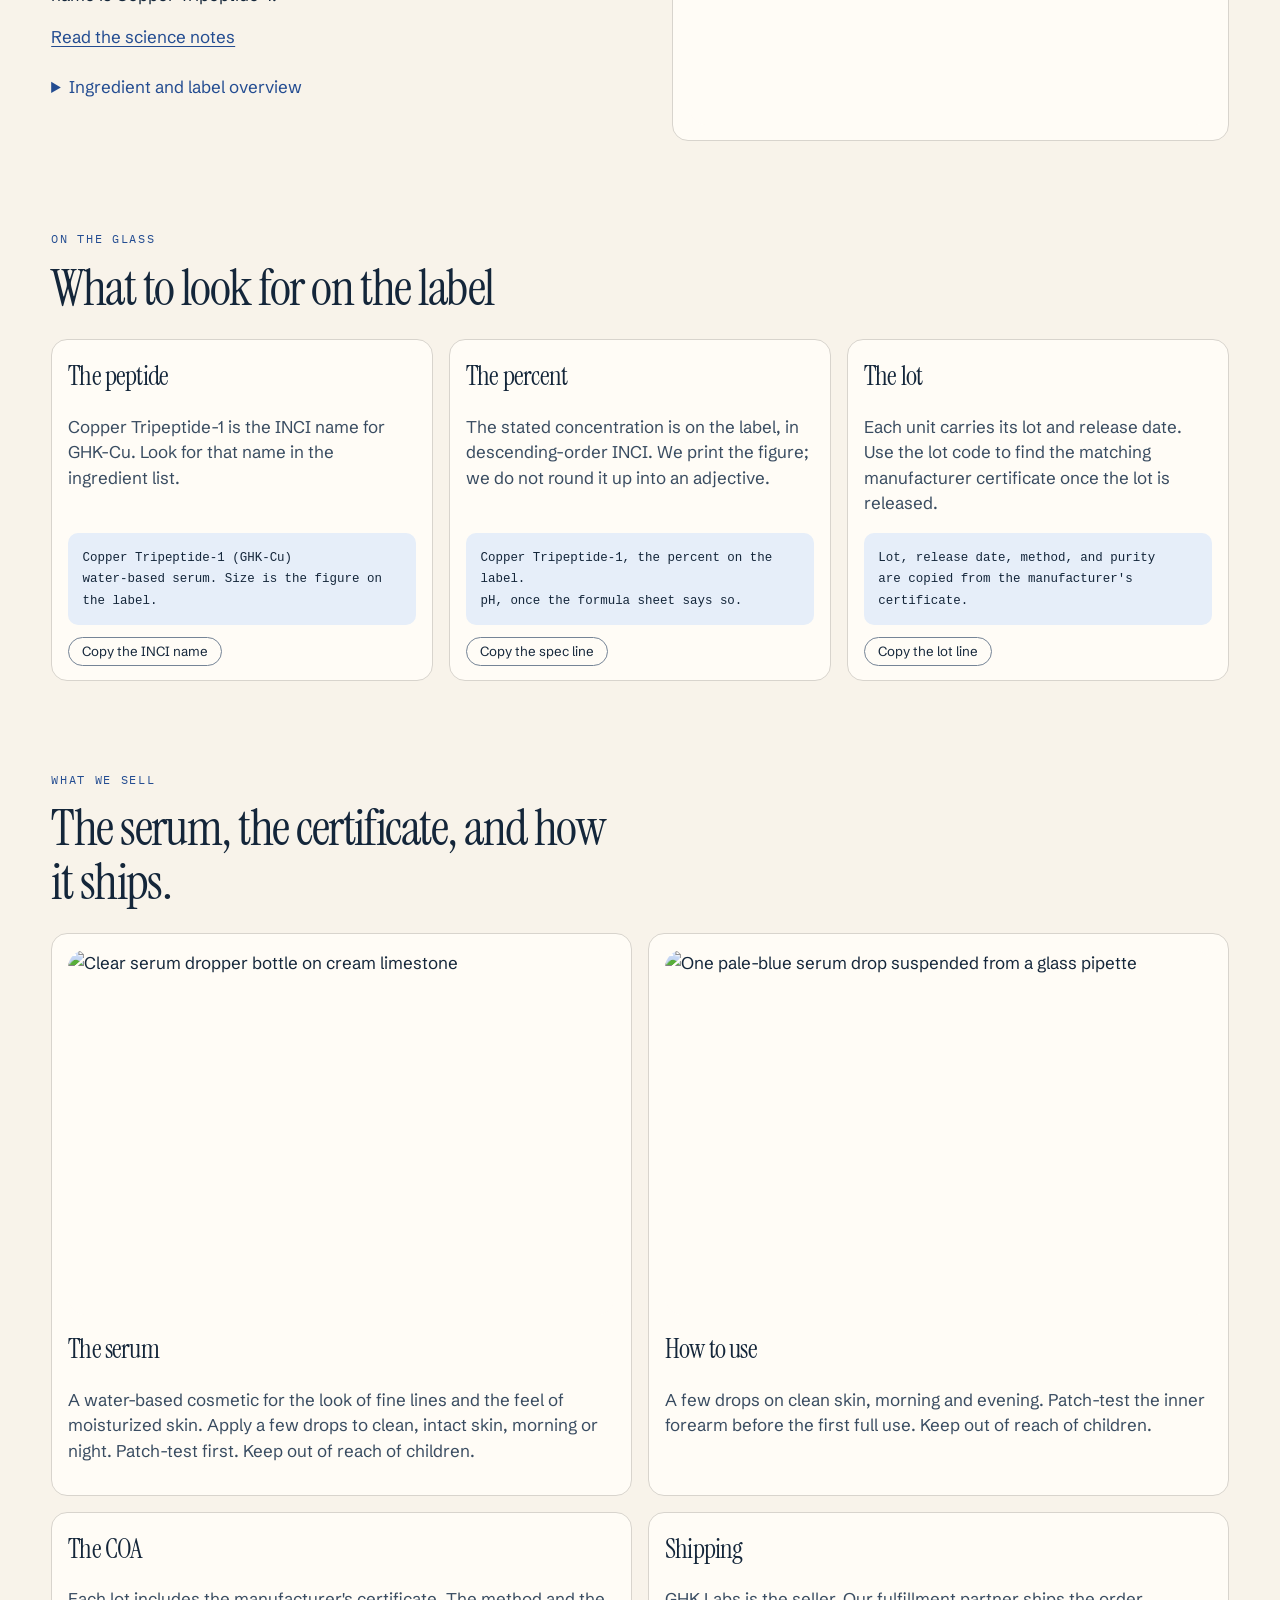
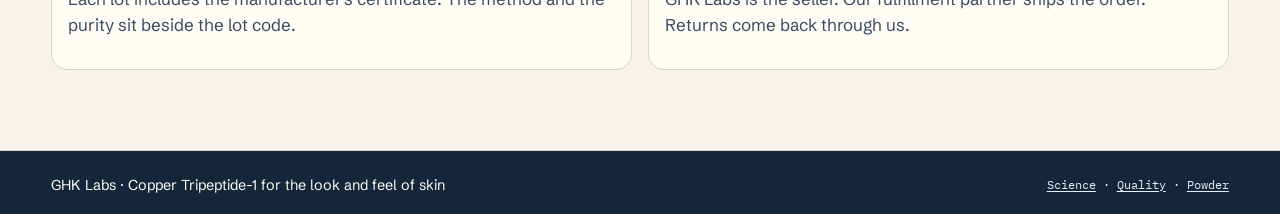
==== commit 82717d14: "Refine storefront colors and contrast" ====
--- a/site/index.html
+++ b/site/index.html
@@ -96,12 +96,12 @@
     <section id="serum" class="content-section">
       <div class="section-head">
         <p class="kicker">On the glass</p>
-        <h2>One number per line, each one printed on the label.</h2>
+        <h2>What to look for on the label</h2>
       </div>
       <div class="calls">
         <article>
           <h3>The peptide</h3>
-          <p>Copper Tripeptide-1 is the INCI name for GHK-Cu. It is the one hero ingredient on this page, named in plain words.</p>
+          <p>Copper Tripeptide-1 is the INCI name for GHK-Cu. Look for that name in the ingredient list.</p>
           <pre><code id="code-register">Copper Tripeptide-1 (GHK-Cu)
 water-based serum. Size is the figure on the label.</code></pre>
           <button type="button" data-copy="code-register">Copy the INCI name</button>
@@ -115,7 +115,7 @@
         </article>
         <article>
           <h3>The lot</h3>
-          <p>Each unit carries its lot and release date. The number on this page matches the certificate for that lot, and no other.</p>
+          <p>Each unit carries its lot and release date. Use the lot code to find the matching manufacturer certificate once the lot is released.</p>
           <pre><code id="code-lot">Lot, release date, method, and purity
 are copied from the manufacturer's certificate.</code></pre>
           <button type="button" data-copy="code-lot">Copy the lot line</button>
--- a/site/styles.css
+++ b/site/styles.css
@@ -1,14 +1,16 @@
 :root {
-  --ink: #102033;
-  --paper: #faf7f0;
-  --muted: #4a5d78;
-  --line: rgba(16, 32, 51, 0.12);
+  --ink: #14263a;
+  --paper: #f8f3ea;
+  --muted: #394c61;
+  --line: #d8d4cd;
+  --control-line: #758496;
   --signal: #6c9ef9;
-  --ink-blue: #1f4eae;
+  --ink-blue: #234c91;
+  --blue-surface: #e6eef9;
   --solution: #6c9ef9;
   --warn: #c56a12;
   --fail: #c2412d;
-  --card: #fffdf8;
+  --card: #fffcf6;
   --gutter: clamp(1.25rem, 4vw, 3.5rem);
   --content-width: 1280px;
   --serif: "Instrument Serif", Georgia, serif;
@@ -48,8 +50,7 @@
   align-items: center;
   gap: 1.5rem;
   padding: 0.9rem max(var(--gutter), calc((100% - var(--content-width)) / 2 + var(--gutter)));
-  background: rgba(250, 247, 240, 0.95);
-  backdrop-filter: blur(10px);
+  background: var(--card);
   border-bottom: 1px solid var(--line);
 }
 .mark {
@@ -61,15 +62,19 @@
 .mark span { color: var(--ink-blue); }
 .top nav { display: flex; gap: clamp(1.1rem, 3vw, 2.8rem); margin-inline: auto; }
 .top nav a { color: var(--muted); text-decoration: none; font-size: 0.92rem; }
-.top nav a:hover, .top nav a[aria-current="page"] { color: var(--ink); }
-.top nav a[aria-current="page"] { text-decoration: underline; text-underline-offset: 0.25em; }
+.top nav a:hover, .top nav a[aria-current="page"] {
+  color: var(--ink-blue);
+  text-decoration: underline;
+  text-underline-offset: 0.25em;
+}
 .pill {
-  border: 1px solid var(--line);
+  border: 1px solid var(--control-line);
   border-radius: 999px;
   padding: 0.45rem 0.9rem;
   text-decoration: none;
   font-size: 0.88rem;
 }
+.pill:hover { background: var(--blue-surface); color: var(--ink-blue); }
 .pill.solid { background: var(--ink); color: var(--card); border-color: var(--ink); font-weight: 600; }
 .pill.solid:hover { background: var(--ink-blue); border-color: var(--ink-blue); }
 
@@ -109,7 +114,7 @@
   display: inline-block;
   margin: 0;
   padding: 0.5rem 0.75rem;
-  background: #e8effb;
+  background: var(--blue-surface);
   border-radius: 0.35rem;
   color: var(--ink);
   font-size: 0.9rem;
@@ -137,7 +142,8 @@
 }
 .hero-actions { display: flex; flex-wrap: wrap; gap: 0.4rem 1.2rem; align-items: center; margin: 1.6rem 0 1rem; }
 .hero-actions a { display: inline-flex; align-items: center; min-height: 44px; }
-.textlink { color: var(--ink-blue); }
+.textlink { color: var(--ink-blue); text-underline-offset: 0.2em; }
+.textlink:hover { color: var(--ink); text-decoration-thickness: 2px; }
 .facts {
   display: grid;
   grid-template-columns: repeat(4, minmax(0, 1fr));
@@ -158,7 +164,7 @@
 }
 .verification {
   padding: clamp(1.25rem, 4vw, 3rem);
-  background: #edf2fa;
+  background: var(--blue-surface);
   border-radius: 1.25rem;
 }
 .verification p:last-child { margin-bottom: 0; }
@@ -179,7 +185,7 @@
 
 .trace {
   background:
-    radial-gradient(600px 180px at 80% -10%, rgba(108,158,249,0.45), transparent 60%),
+    radial-gradient(600px 180px at 80% -10%, var(--blue-surface), transparent 60%),
     var(--card);
   border: 1px solid var(--line);
   border-radius: 18px;
@@ -214,7 +220,7 @@
   margin: 0;
   padding: 0.9rem;
   overflow: auto;
-  background: #e7eef8;
+  background: var(--blue-surface);
   color: var(--ink);
   border-radius: 10px;
   font-family: var(--mono);
@@ -225,7 +231,7 @@
   margin-top: 0.7rem;
   background: transparent;
   color: var(--ink);
-  border: 1px solid var(--line);
+  border: 1px solid var(--control-line);
   border-radius: 999px;
   padding: 0.35rem 0.8rem;
   font-family: var(--sans);
@@ -235,7 +241,8 @@
   outline: 2px solid var(--ink-blue);
   outline-offset: 3px;
 }
-button.done { background: var(--signal); border-color: var(--signal); color: var(--ink); font-weight: 600; }
+button:hover { background: var(--blue-surface); }
+button.done { background: var(--blue-surface); color: var(--ink); font-weight: 600; }
 
 figure { margin: 0; }
 figcaption { font-family: var(--mono); font-size: 0.75rem; letter-spacing: 0.08em; text-transform: uppercase; color: var(--muted); margin-bottom: 0.6rem; }
@@ -253,8 +260,9 @@
 .read { padding-left: 1.2rem; color: var(--muted); }
 .read li { margin: 0.6rem 0; }
 .read strong { color: var(--ink); font-weight: 600; }
-.notice { border-left: 3px solid var(--signal); padding-left: 0.9rem; color: var(--ink); }
-footer a { color: inherit; }
+.notice { border-left: 3px solid var(--ink-blue); padding-left: 0.9rem; color: var(--ink); }
+footer a { color: var(--blue-surface); text-underline-offset: 0.2em; }
+footer a:focus-visible { outline-color: var(--blue-surface); }
 
 footer {
   border-top: 1px solid var(--line);
@@ -280,8 +288,6 @@
     display: grid;
     gap: 0.15rem;
     padding: 0.55rem var(--gutter) 0;
-    background: var(--paper);
-    backdrop-filter: none;
   }
   .top > .pill { display: none; }
   .top nav {
